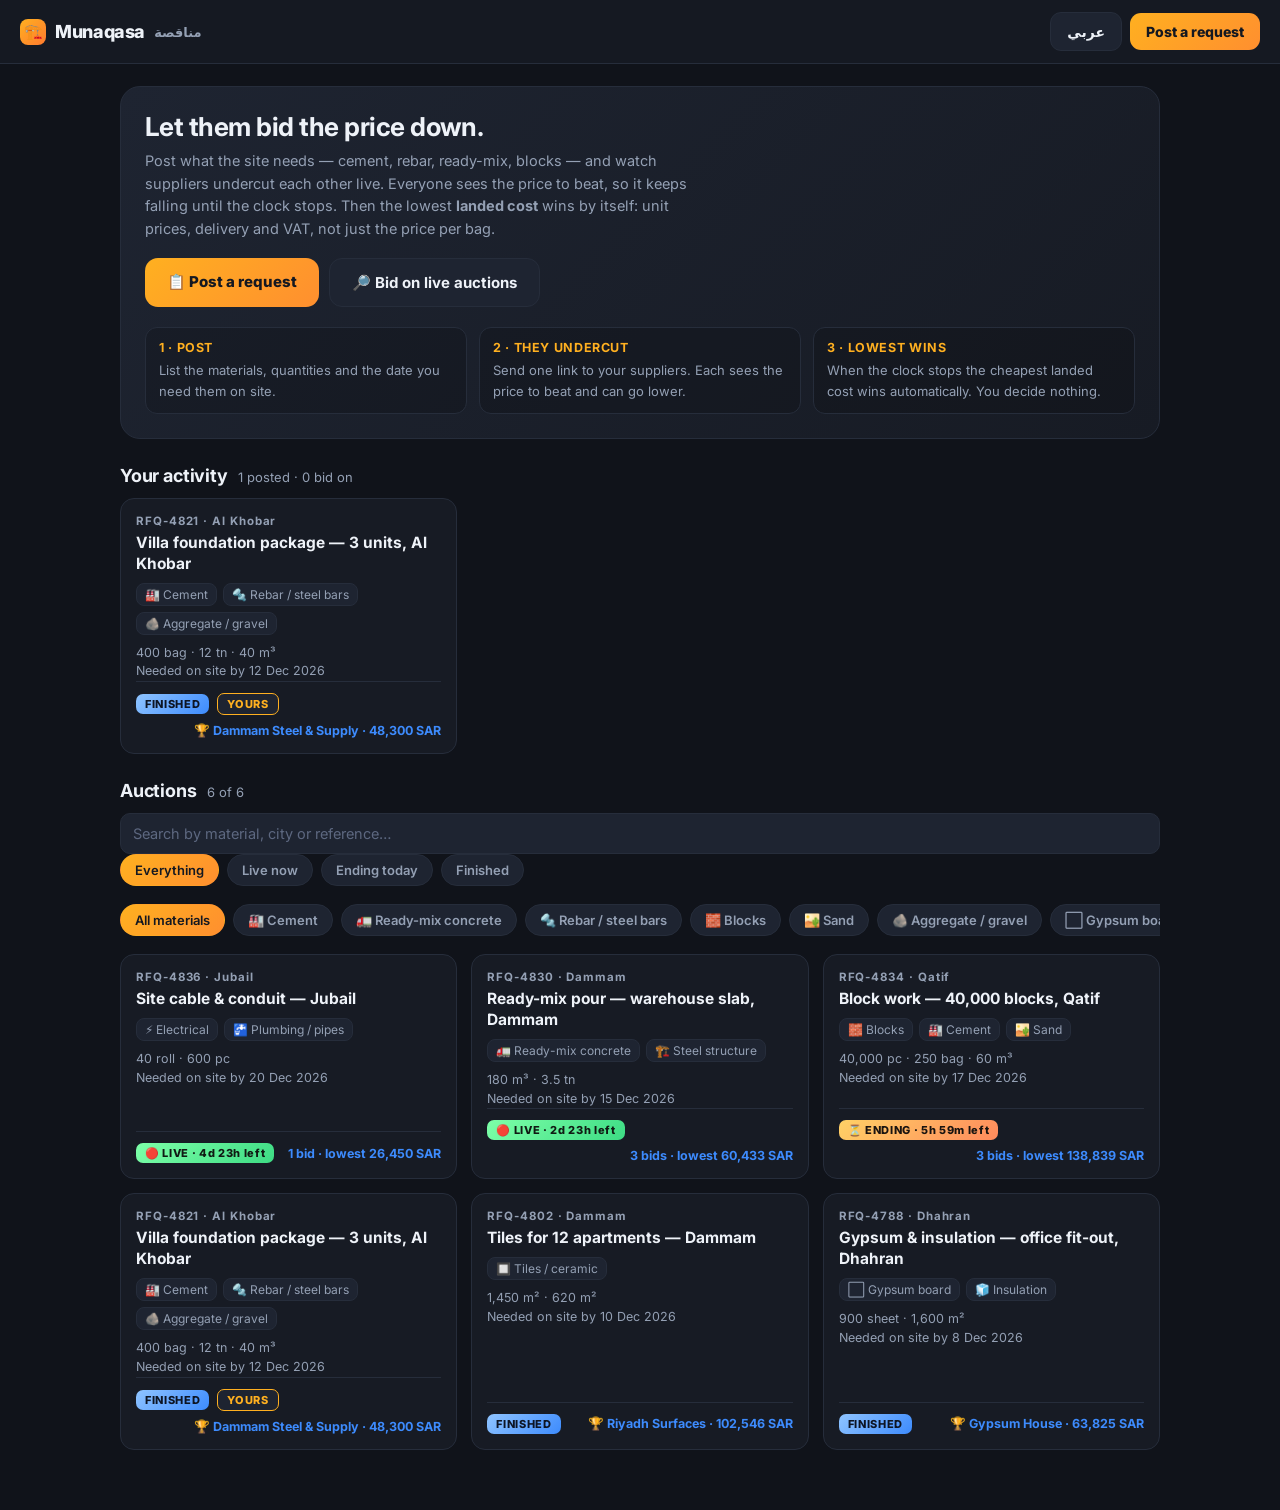
==== index.html @ bb070cd7 "deploy: 4e336a847feda584f0883ba036288ebd38e1f48b" ====
<!DOCTYPE html>
<html lang="en">
<head>
<meta charset="UTF-8" />
<meta name="viewport" content="width=device-width, initial-scale=1.0" />
<title>Munaqasa — Bid for construction materials</title>
<meta name="description" content="Post what your site needs, let suppliers bid sealed against each other, and buy on landed cost instead of on the first quote." />
<link rel="icon" href="data:image/svg+xml,%3Csvg xmlns='http://www.w3.org/2000/svg' viewBox='0 0 32 32'%3E%3Ctext y='26' font-size='26'%3E%F0%9F%8F%97%EF%B8%8F%3C/text%3E%3C/svg%3E" />
<link rel="preconnect" href="https://fonts.googleapis.com" />
<link href="https://fonts.googleapis.com/css2?family=Inter:wght@400;500;600;700;800&family=IBM+Plex+Sans+Arabic:wght@400;500;600;700&display=swap" rel="stylesheet" />
<link rel="stylesheet" href="styles.css?v=4e336a84" />
</head>
<body data-i18n-title="title.board">
  <header class="top">
    <a class="brand" href="index.html">
      <span class="brand-mark">🏗️</span>
      <span class="brand-name">Munaqasa</span>
      <span class="brand-ar">مناقصة</span>
    </a>
    <nav>
      <button class="btn btn-ghost" id="lang-toggle" type="button">عربي</button>
      <a class="btn" href="post.html" data-i18n="nav.post">Post a request</a>
    </nav>
  </header>

  <main class="wrap">
    <section class="hero">
      <h1 data-i18n="hero.h1">Stop buying from the first quote.</h1>
      <p data-i18n-html="hero.p">Post what the site needs — cement, rebar, ready-mix, blocks — and let
         suppliers bid against each other. Bids stay sealed until your closing
         time, then open together and are compared on <b>landed cost</b>:
         unit prices, delivery and VAT, not just the price per bag.</p>
      <div class="btn-row">
        <a class="btn btn-lg" href="post.html" data-i18n="hero.cta1">📋 Post a request</a>
        <a class="btn btn-lg btn-ghost" href="#board" data-i18n="hero.cta2">🔎 Bid on open requests</a>
      </div>
      <div class="how">
        <div><b data-i18n="how1.t">1 · Post</b><span data-i18n="how1.d">List the materials, quantities and the date you need them on site.</span></div>
        <div><b data-i18n="how2.t">2 · Sealed bids</b><span data-i18n="how2.d">Send one link to your suppliers. Nobody sees another supplier's price.</span></div>
        <div><b data-i18n="how3.t">3 · Compare &amp; award</b><span data-i18n="how3.d">At closing time every bid opens at once, ranked on landed cost.</span></div>
      </div>
    </section>

    <section id="mine" hidden>
      <div class="sec-head"><h2 data-i18n="sec.mine">Your activity</h2><span id="mine-note"></span></div>
      <div class="board" id="mine-board"></div>
    </section>

    <section id="board">
      <div class="sec-head"><h2 data-i18n="sec.board">Requests on the board</h2><span id="board-count"></span></div>
      <input id="q" type="search" data-i18n-ph="search.ph" placeholder="Search by material, city or reference…" autocomplete="off" />
      <div class="chips" id="status-chips"></div>
      <div class="chips" id="mat-chips"></div>
      <div class="board" id="board-list"></div>
      <p class="empty" id="board-empty" data-i18n="board.empty" hidden>No requests match those filters.</p>
    </section>
  </main>

<script src="config.js?v=4e336a84"></script>
<script src="i18n.js?v=4e336a84"></script>
<script src="core.js?v=4e336a84"></script>
<script src="store.js?v=4e336a84"></script>
<script src="seed.js?v=4e336a84"></script>
<script src="list.js?v=4e336a84"></script>
</body>
</html>
---- styles.css ----
/* Munaqasa — construction materials tenders.
   Site colours: concrete dark, safety amber, steel blue. Mobile first-class:
   this gets read on a phone in a pickup truck, so everything reflows at 760px
   and the comparison table scrolls sideways instead of shrinking to nothing. */
:root{--bg:#10131a;--panel:#171b24;--panel-2:#1e2431;--text:#eef2f8;--muted:#94a0b4;
--accent:#ffb020;--accent-2:#3d8bfd;--good:#3ddc84;--warn:#ff8a5c;--bad:#ff5a5f;
--line:#262d3b;--radius:14px}
*{box-sizing:border-box;margin:0;padding:0}
body{font-family:'Inter',system-ui,-apple-system,sans-serif;background:var(--bg);color:var(--text);
-webkit-text-size-adjust:100%}
a{color:inherit}
input,select,textarea,button{font-family:inherit}

/* ---- chrome ---------------------------------------------------------------- */
.top{position:sticky;top:0;z-index:20;display:flex;align-items:center;gap:14px;padding:12px 20px;
background:rgba(23,27,36,.9);backdrop-filter:blur(10px);border-bottom:1px solid var(--line)}
.brand{display:flex;align-items:center;gap:9px;text-decoration:none}
.brand-mark{width:26px;height:26px;display:grid;place-items:center;border-radius:8px;
background:linear-gradient(135deg,var(--accent),#ff7a2f);font-size:15px}
.brand-name{font-weight:800;font-size:18px;letter-spacing:-.02em}
.brand-ar{color:var(--muted);font-size:13px;font-weight:600}
.top nav{margin-inline-start:auto;display:flex;gap:8px;align-items:center}
.wrap{max-width:1080px;margin:0 auto;padding:22px 20px 60px}
.wrap.narrow{max-width:760px}

/* ---- buttons --------------------------------------------------------------- */
.btn{display:inline-block;padding:10px 16px;border-radius:11px;border:none;cursor:pointer;
background:linear-gradient(135deg,var(--accent),#ff8f2f);color:#141821;font-size:14px;font-weight:800;
text-decoration:none;text-align:center;white-space:nowrap}
.btn:disabled{opacity:.45;cursor:not-allowed}
.btn-ghost{background:var(--panel-2);border:1px solid var(--line);color:var(--text);font-weight:700}
.btn-blue{background:linear-gradient(135deg,var(--accent-2),#6c5ce7);color:#fff}
.btn-lg{padding:14px 22px;font-size:15px;border-radius:13px}
.btn-row{display:flex;gap:10px;flex-wrap:wrap;margin-top:16px}

/* ---- hero ------------------------------------------------------------------ */
.hero{background:linear-gradient(135deg,var(--panel-2),var(--panel));border:1px solid var(--line);
border-radius:20px;padding:24px;margin-bottom:22px}
.hero h1{font-size:26px;line-height:1.2;letter-spacing:-.02em;margin-bottom:8px}
.hero p{color:var(--muted);font-size:14.5px;line-height:1.55;max-width:62ch}
.hero .btn-row{margin-top:18px}
.how{display:grid;grid-template-columns:repeat(3,1fr);gap:12px;margin-top:20px}
.how div{background:rgba(0,0,0,.18);border:1px solid var(--line);border-radius:12px;padding:12px 13px}
.how b{display:block;font-size:12.5px;color:var(--accent);letter-spacing:.05em;text-transform:uppercase;margin-bottom:4px}
.how span{color:var(--muted);font-size:13px;line-height:1.45}

/* ---- section headers + filters --------------------------------------------- */
.sec-head{display:flex;align-items:baseline;gap:10px;margin:26px 0 12px}
.sec-head h2{font-size:18px;letter-spacing:-.01em}
.sec-head span{color:var(--muted);font-size:13px}
.chips{display:flex;gap:8px;overflow-x:auto;padding-bottom:4px;scrollbar-width:none;margin-bottom:14px}
.chips::-webkit-scrollbar{display:none}
.chip{flex:0 0 auto;padding:7px 14px;border-radius:999px;border:1px solid var(--line);background:var(--panel-2);
color:var(--muted);font-size:13px;font-weight:600;cursor:pointer;white-space:nowrap}
.chip.active{background:linear-gradient(135deg,var(--accent),#ff8f2f);border-color:transparent;color:#141821}

/* ---- tender cards ---------------------------------------------------------- */
.board{display:grid;grid-template-columns:repeat(auto-fill,minmax(320px,1fr));gap:14px}
.tcard{display:flex;flex-direction:column;text-align:start;width:100%;background:var(--panel);border:1px solid var(--line);
border-radius:var(--radius);padding:15px;cursor:pointer;color:var(--text);text-decoration:none;
transition:transform .15s ease,border-color .15s ease}
.tcard:hover{transform:translateY(-2px);border-color:var(--accent)}
.tcard .ref{color:var(--muted);font-size:11.5px;font-weight:700;letter-spacing:.08em}
.tcard h3{font-size:15.5px;font-weight:700;line-height:1.35;margin:5px 0 8px}
.tcard .mats{display:flex;gap:6px;flex-wrap:wrap;margin-bottom:9px}
.mtag{display:inline-flex;align-items:center;gap:5px;background:var(--panel-2);border:1px solid var(--line);
border-radius:8px;padding:3px 8px;font-size:12px;color:var(--muted)}
.tcard .meta{color:var(--muted);font-size:12.5px;line-height:1.5}
.tcard .foot{display:flex;align-items:center;gap:8px;flex-wrap:wrap;margin-top:auto;padding-top:11px;
border-top:1px solid var(--line)}
.tcard .foot .bidcount{margin-inline-start:auto}
.bidcount{font-size:12.5px;font-weight:700;color:var(--accent-2)}
.empty{color:var(--muted);font-size:14px;background:var(--panel);border:1px dashed var(--line);
border-radius:var(--radius);padding:22px;text-align:center}

/* ---- status badges --------------------------------------------------------- */
.badge{display:inline-block;font-size:11px;font-weight:800;letter-spacing:.06em;padding:3px 9px;border-radius:7px;white-space:nowrap}
.badge.live{background:linear-gradient(135deg,#7dffa8,var(--good));color:#101a13}
.badge.closing{background:linear-gradient(135deg,#ffd166,var(--warn));color:#1a1410}
.badge.ended{background:linear-gradient(135deg,#8fc4ff,var(--accent-2));color:#0d1524}
.badge.mine{background:var(--panel-2);border:1px solid var(--accent);color:var(--accent)}

/* ---- forms ----------------------------------------------------------------- */
.card{background:var(--panel);border:1px solid var(--line);border-radius:var(--radius);padding:18px;margin-bottom:14px}
.card > h2{font-size:16px;margin-bottom:4px}
.card > h2 + p{color:var(--muted);font-size:13px;line-height:1.5;margin-bottom:14px}
.grid2{display:grid;grid-template-columns:1fr 1fr;gap:12px}
.grid3{display:grid;grid-template-columns:1fr 1fr 1fr;gap:12px}
.field{display:block;margin-bottom:12px}
.field > span{display:block;font-size:12.5px;font-weight:700;color:var(--muted);margin-bottom:5px}
.field > span em{font-style:normal;color:#6c7893;font-weight:600}
input,select,textarea{width:100%;padding:11px 12px;border-radius:10px;border:1px solid var(--line);
background:var(--panel-2);color:var(--text);font-size:14.5px}
input:focus,select:focus,textarea:focus{outline:2px solid var(--accent-2);outline-offset:-1px}
input::placeholder,textarea::placeholder{color:#5d6880}
textarea{min-height:80px;resize:vertical;line-height:1.5}
.hint{color:var(--muted);font-size:12.5px;line-height:1.5;margin-top:6px}
.err{color:var(--bad);font-size:13px;font-weight:600;margin-top:10px}
.ok{color:var(--good);font-size:13px;font-weight:600;margin-top:10px}

/* ---- request line items ---------------------------------------------------- */
.line{background:var(--panel-2);border:1px solid var(--line);border-radius:12px;padding:13px;margin-bottom:10px;position:relative}
.line .rm{position:absolute;top:9px;inset-inline-end:9px;background:none;border:none;color:var(--muted);font-size:16px;cursor:pointer;padding:2px 6px}
.line .rm:hover{color:var(--bad)}
.qty-row{display:grid;grid-template-columns:1fr 1fr;gap:12px}

/* ---- tender detail --------------------------------------------------------- */
.head-row{display:flex;align-items:flex-start;gap:12px;flex-wrap:wrap;margin-bottom:6px}
.head-row h1{font-size:23px;line-height:1.25;letter-spacing:-.02em;flex:1 1 300px}
.sub{color:var(--muted);font-size:13.5px;line-height:1.6;margin-bottom:16px}
.facts{display:grid;grid-template-columns:repeat(auto-fit,minmax(150px,1fr));gap:10px;margin:14px 0}
.fact{background:var(--panel-2);border:1px solid var(--line);border-radius:11px;padding:11px 13px}
.fact b{display:block;font-size:11.5px;color:var(--muted);letter-spacing:.05em;text-transform:uppercase;margin-bottom:3px}
.fact span{font-size:14.5px;font-weight:700}
table{width:100%;border-collapse:collapse;font-size:13.5px}
th,td{text-align:start;padding:9px 10px;border-bottom:1px solid var(--line);vertical-align:top}
th{color:var(--muted);font-size:11.5px;letter-spacing:.05em;text-transform:uppercase;font-weight:700;white-space:nowrap}
td.num,th.num{text-align:end;white-space:nowrap;font-variant-numeric:tabular-nums}
.scroll-x{overflow-x:auto;-webkit-overflow-scrolling:touch;margin:0 -18px;padding:0 18px}
.spec{color:var(--muted);font-size:12.5px;line-height:1.45;margin-top:2px}

/* ---- the live ticker -------------------------------------------------------
   The price to beat, big enough to read across a site office. */
.ticker{background:linear-gradient(135deg,rgba(61,220,132,.14),rgba(61,139,253,.10));
border:1px solid rgba(61,220,132,.4);border-radius:var(--radius);padding:20px;text-align:center;margin-bottom:14px}
.ticker.empty{background:var(--panel);border-style:dashed;border-color:var(--line)}
.ticker-label{font-size:12px;font-weight:800;letter-spacing:.08em;text-transform:uppercase;color:var(--muted)}
.ticker-price{font-size:40px;font-weight:800;letter-spacing:-.03em;line-height:1.1;margin:6px 0 2px;
font-variant-numeric:tabular-nums}
.ticker-who{font-size:14px;font-weight:700}
.ticker-clock{margin-top:8px;display:inline-block;padding:4px 12px;border-radius:999px;
background:rgba(0,0,0,.25);font-size:13px;font-weight:700;color:var(--accent)}
.ticker p{color:var(--muted);font-size:13.5px;line-height:1.55;max-width:52ch;margin:6px auto 0}
.pulse{color:var(--good);font-weight:700;letter-spacing:0;text-transform:none;animation:pulse 2s ease-in-out infinite}
@keyframes pulse{0%,100%{opacity:.35}50%{opacity:1}}
.target{display:inline-block;background:rgba(255,176,32,.14);border:1px solid rgba(255,176,32,.4);
border-radius:10px;padding:7px 12px;font-size:13.5px;font-weight:700;color:var(--accent);margin-bottom:10px}
.mystanding h2{color:var(--good)}
.cmp .who .you{font-size:11px;font-weight:800;color:var(--accent);letter-spacing:.04em}

/* ---- price-drop history ---------------------------------------------------- */
.history{list-style:none;margin-top:4px}
.history li{display:flex;align-items:baseline;gap:10px;padding:8px 0;border-bottom:1px solid var(--line);font-size:13.5px}
.history li:last-child{border-bottom:none}
.h-price{font-weight:800;font-variant-numeric:tabular-nums;min-width:110px}
.h-who{flex:1;color:var(--text)}
.h-when{color:var(--muted);font-size:12px;white-space:nowrap}

/* ---- comparison ------------------------------------------------------------ */
.cmp td{white-space:nowrap}
.cmp .who{white-space:normal;min-width:170px}
.cmp .who b{display:block;font-size:14px}
.cmp .who span{color:var(--muted);font-size:12px}
.rank{display:inline-grid;place-items:center;width:22px;height:22px;border-radius:7px;background:var(--panel-2);
border:1px solid var(--line);font-size:12px;font-weight:800;color:var(--muted)}
.rank.first{background:linear-gradient(135deg,var(--accent),#ff8f2f);border-color:transparent;color:#141821}
tr.winner td{background:rgba(255,176,32,.07)}
tr.partial td{opacity:.72}
.best{color:var(--good);font-weight:700}
.delta{color:var(--muted);font-size:12px}
.weight{display:flex;align-items:center;gap:12px;margin:14px 0 4px;flex-wrap:wrap}
.weight input[type=range]{flex:1 1 200px;width:auto;padding:0;background:none;border:none}
.weight label{font-size:12.5px;font-weight:700;color:var(--muted)}
.split{background:var(--panel-2);border:1px solid var(--line);border-radius:12px;padding:15px;margin-top:14px}
.split h3{font-size:14.5px;margin-bottom:6px}
.split .save{font-size:20px;font-weight:800;color:var(--good);margin:6px 0}
.split .save.thin{color:var(--muted)}
.market{color:var(--accent-2);font-size:12px;font-weight:600;margin-top:3px}
.awarded-note{background:rgba(255,176,32,.1);border:1px solid rgba(255,176,32,.4);border-radius:12px;
padding:14px;margin-bottom:14px;font-size:14px;line-height:1.55}

/* ---- bid line inputs ------------------------------------------------------- */
.bidline{display:grid;grid-template-columns:1fr 150px;gap:12px;align-items:center;
padding:11px 0;border-bottom:1px solid var(--line)}
.bidline:last-of-type{border-bottom:none}
.bidline .what b{font-size:14px}
.bidline input{text-align:end;font-variant-numeric:tabular-nums}
.linesum{color:var(--muted);font-size:12.5px;text-align:end;margin-top:4px;min-height:17px}
.totals{background:var(--panel-2);border:1px solid var(--line);border-radius:12px;padding:14px;margin-top:14px}
.totals div{display:flex;justify-content:space-between;gap:10px;font-size:13.5px;padding:4px 0;color:var(--muted)}
.totals div.grand{font-size:17px;font-weight:800;color:var(--text);border-top:1px solid var(--line);margin-top:6px;padding-top:10px}

/* ---- Arabic / RTL ----------------------------------------------------------
   Flex, grid and the logical properties above mirror the layout by themselves
   when i18n.js sets dir=rtl; what is left is typography. */
[dir=rtl] body{font-family:'IBM Plex Sans Arabic','Inter',system-ui,sans-serif}
[dir=rtl] *{letter-spacing:0 !important}
[dir=rtl] .brand-ar{font-size:14px;color:var(--text)}
[dir=rtl] input[type=tel],[dir=rtl] input[type=number]{direction:ltr;text-align:end}

/* ---- mobile ---------------------------------------------------------------- */
.swipe{display:none}
@media (max-width:760px){
  .swipe{display:block;margin:0 0 8px}
  .wrap{padding:16px 14px 48px}
  .top{padding:10px 14px}
  .top nav .btn{padding:8px 12px;font-size:13px}
  .top nav .nav-post{display:none}
  .brand-ar{display:none}
  .hero{padding:18px;border-radius:16px}
  .hero h1{font-size:21px}
  .how{grid-template-columns:1fr}
  .grid2,.grid3,.qty-row{grid-template-columns:1fr}
  .board{grid-template-columns:1fr}
  .head-row h1{font-size:20px}
  .scroll-x{margin:0 -14px;padding:0 14px}
  .bidline{grid-template-columns:1fr;gap:6px}
  .bidline input{text-align:start}
}
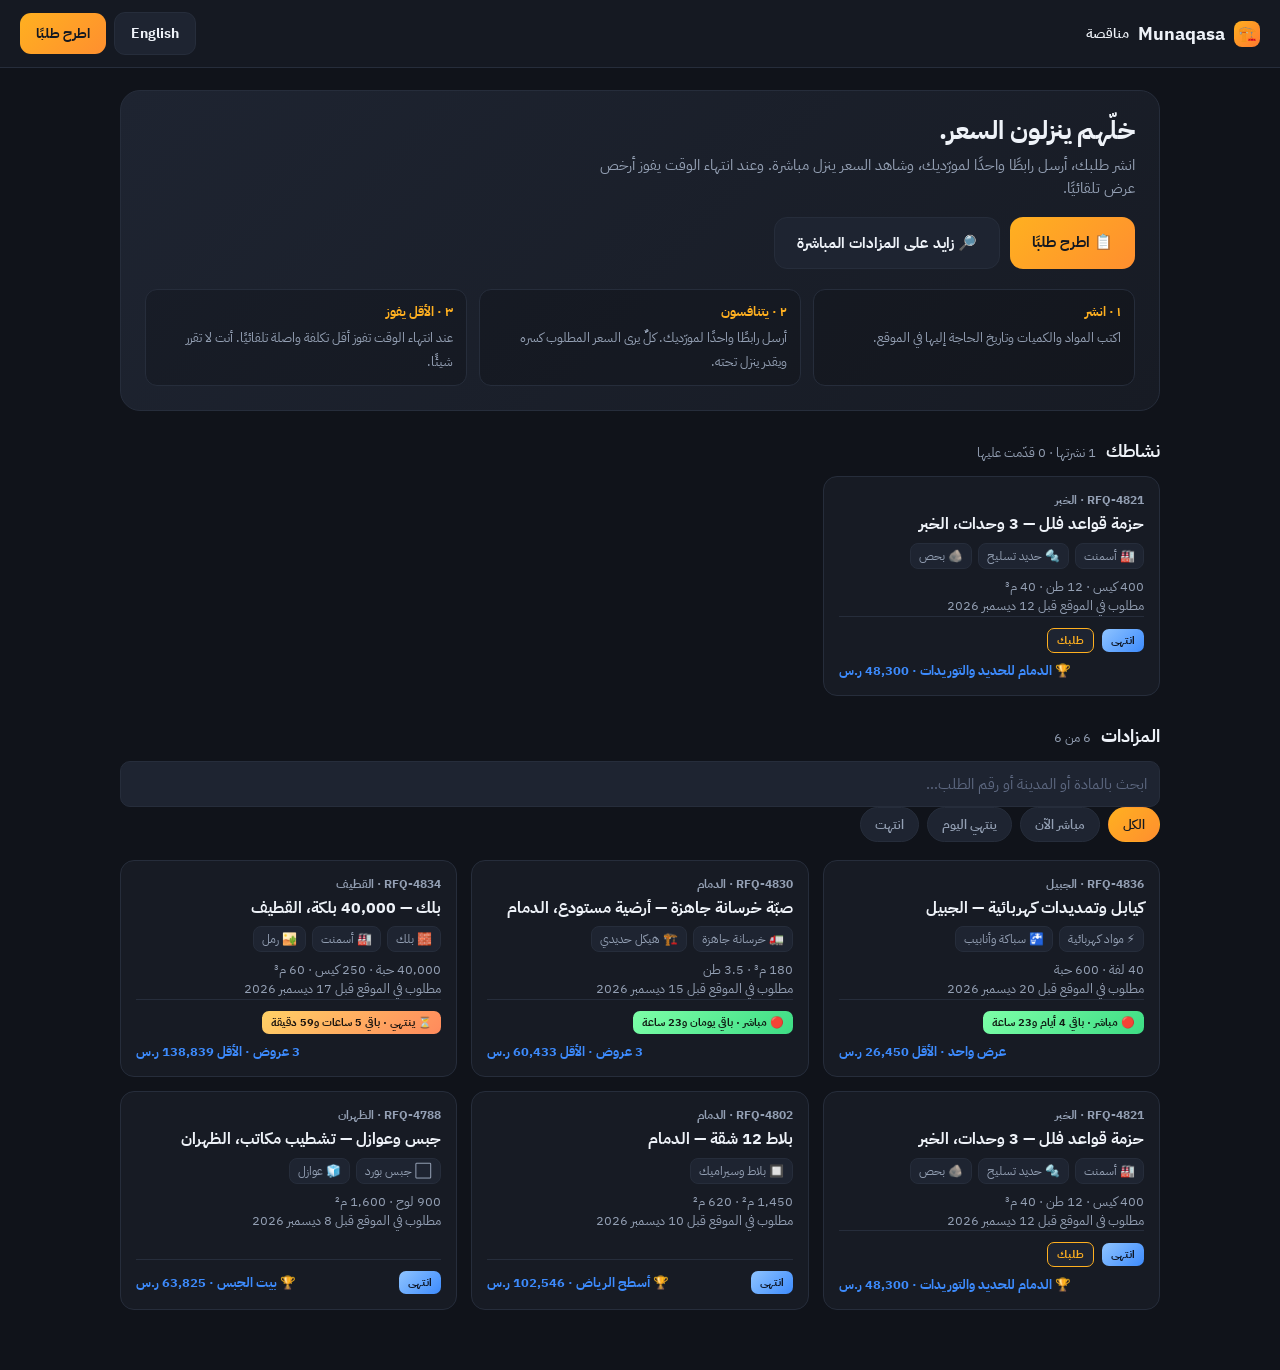
==== commit 143a4c67: "Arabic first, and much simpler The app now opens in Arabic for everyone — the interface, and the sam" ====
--- a/index.html
+++ b/index.html
@@ -8,7 +8,7 @@
 <link rel="icon" href="data:image/svg+xml,%3Csvg xmlns='http://www.w3.org/2000/svg' viewBox='0 0 32 32'%3E%3Ctext y='26' font-size='26'%3E%F0%9F%8F%97%EF%B8%8F%3C/text%3E%3C/svg%3E" />
 <link rel="preconnect" href="https://fonts.googleapis.com" />
 <link href="https://fonts.googleapis.com/css2?family=Inter:wght@400;500;600;700;800&family=IBM+Plex+Sans+Arabic:wght@400;500;600;700&display=swap" rel="stylesheet" />
-<link rel="stylesheet" href="styles.css?v=4e336a84" />
+<link rel="stylesheet" href="styles.css?v=__BUILD__" />
 </head>
 <body data-i18n-title="title.board">
   <header class="top">
@@ -50,17 +50,16 @@
       <div class="sec-head"><h2 data-i18n="sec.board">Requests on the board</h2><span id="board-count"></span></div>
       <input id="q" type="search" data-i18n-ph="search.ph" placeholder="Search by material, city or reference…" autocomplete="off" />
       <div class="chips" id="status-chips"></div>
-      <div class="chips" id="mat-chips"></div>
       <div class="board" id="board-list"></div>
       <p class="empty" id="board-empty" data-i18n="board.empty" hidden>No requests match those filters.</p>
     </section>
   </main>
 
-<script src="config.js?v=4e336a84"></script>
-<script src="i18n.js?v=4e336a84"></script>
-<script src="core.js?v=4e336a84"></script>
-<script src="store.js?v=4e336a84"></script>
-<script src="seed.js?v=4e336a84"></script>
-<script src="list.js?v=4e336a84"></script>
+<script src="config.js?v=__BUILD__"></script>
+<script src="i18n.js?v=__BUILD__"></script>
+<script src="core.js?v=__BUILD__"></script>
+<script src="store.js?v=__BUILD__"></script>
+<script src="seed.js?v=__BUILD__"></script>
+<script src="list.js?v=__BUILD__"></script>
 </body>
 </html>
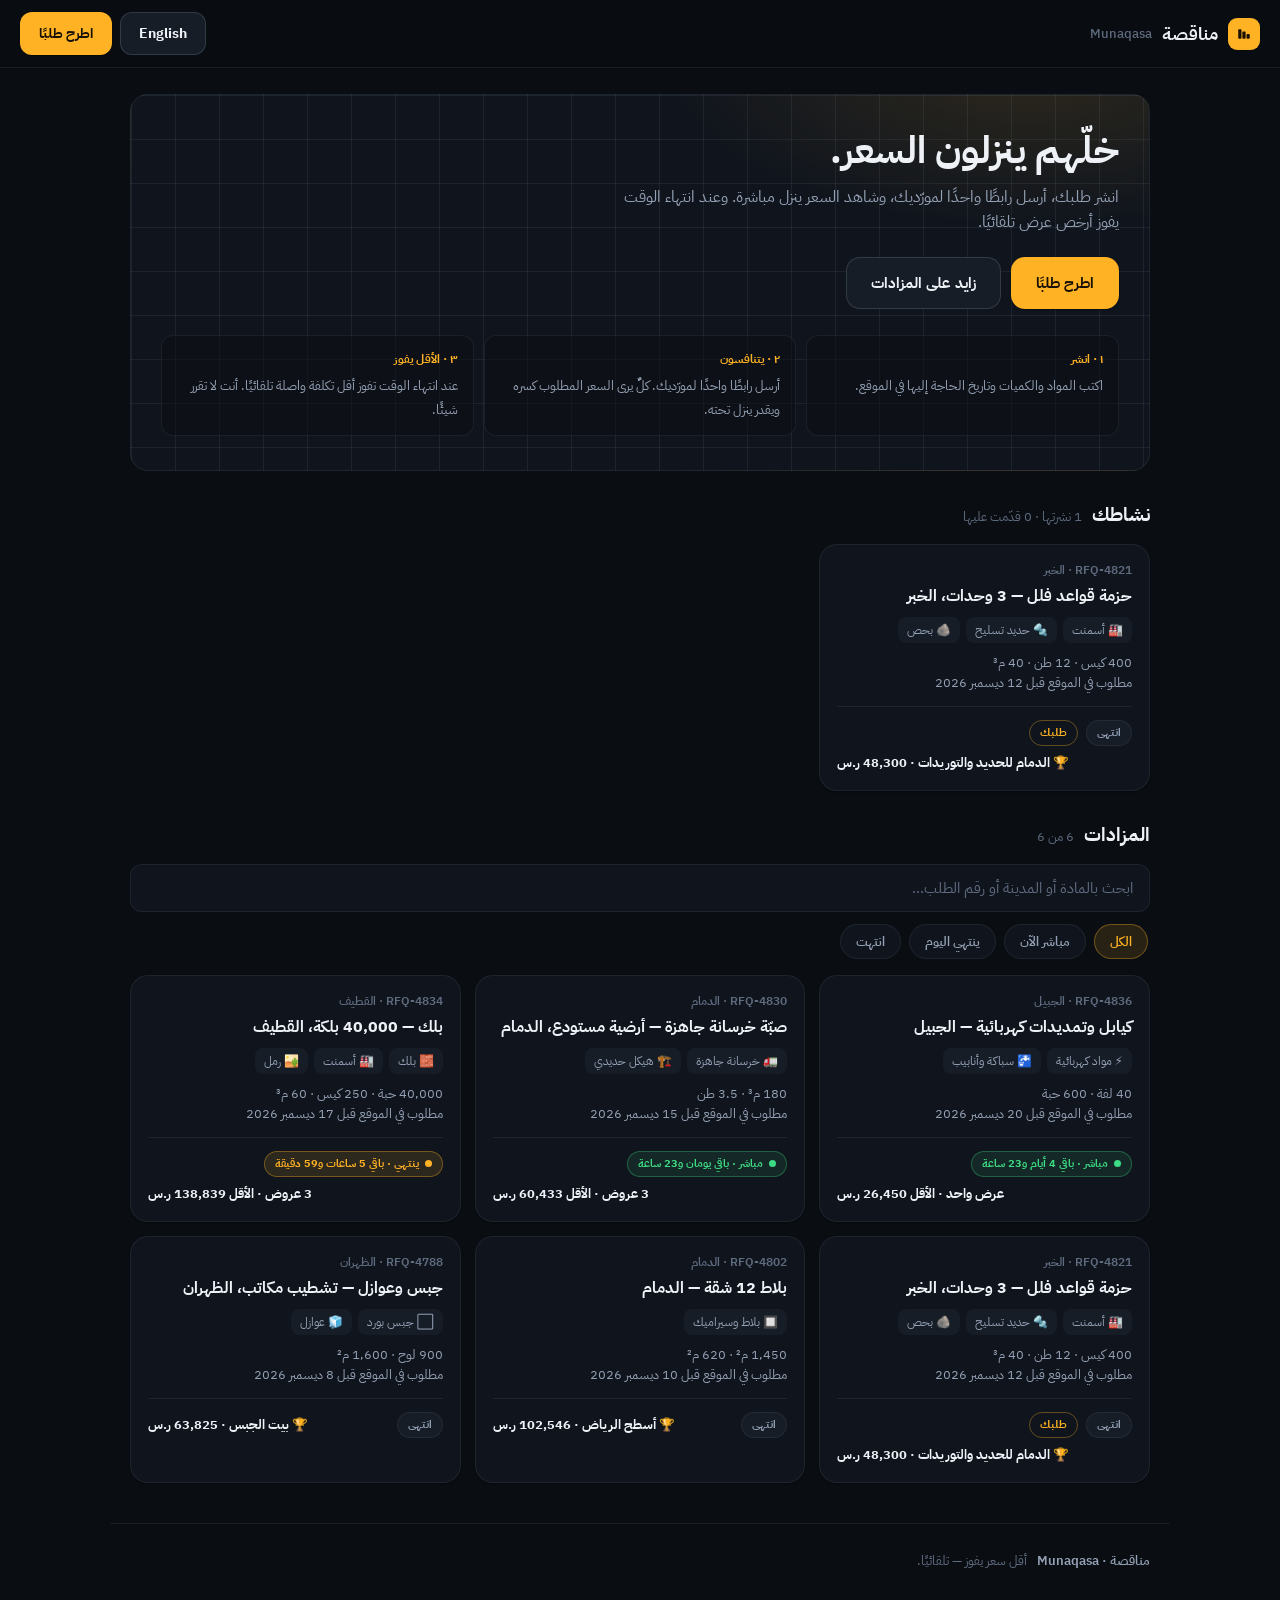
==== commit d26d1eca: "Design pass: credible, modern, and shareable A full restyle plus the pieces that make a link worth s" ====
--- a/index.html
+++ b/index.html
@@ -1,59 +1,88 @@
 <!DOCTYPE html>
-<html lang="en">
+<html lang="ar" dir="rtl">
 <head>
 <meta charset="UTF-8" />
-<meta name="viewport" content="width=device-width, initial-scale=1.0" />
-<title>Munaqasa — Bid for construction materials</title>
-<meta name="description" content="Post what your site needs, let suppliers bid sealed against each other, and buy on landed cost instead of on the first quote." />
-<link rel="icon" href="data:image/svg+xml,%3Csvg xmlns='http://www.w3.org/2000/svg' viewBox='0 0 32 32'%3E%3Ctext y='26' font-size='26'%3E%F0%9F%8F%97%EF%B8%8F%3C/text%3E%3C/svg%3E" />
+<meta name="viewport" content="width=device-width, initial-scale=1.0, viewport-fit=cover" />
+<title>مناقصة — مزادات مواد البناء</title>
+<meta name="description" content="انشر طلبك ودع الموردين ينزلون السعر مباشرة. أقل سعر يفوز." />
+<meta name="theme-color" content="#0a0e13" />
+<link rel="icon" href="icon.svg" type="image/svg+xml" />
+<link rel="apple-touch-icon" href="icon-192.png" />
+<link rel="manifest" href="manifest.webmanifest" />
+<meta property="og:type" content="website" />
+<meta property="og:site_name" content="مناقصة · Munaqasa" />
+<meta property="og:title" content="مناقصة — مزادات مواد البناء" />
+<meta property="og:description" content="انشر طلبك ودع الموردين ينزلون السعر مباشرة. أقل سعر يفوز." />
+<meta property="og:url" content="https://yasser1164-ux.github.io/munaqasa/" />
+<meta property="og:image" content="https://yasser1164-ux.github.io/munaqasa/og.png" />
+<meta property="og:image:width" content="1200" />
+<meta property="og:image:height" content="630" />
+<meta property="og:locale" content="ar_SA" />
+<meta name="twitter:card" content="summary_large_image" />
 <link rel="preconnect" href="https://fonts.googleapis.com" />
-<link href="https://fonts.googleapis.com/css2?family=Inter:wght@400;500;600;700;800&family=IBM+Plex+Sans+Arabic:wght@400;500;600;700&display=swap" rel="stylesheet" />
+<link rel="preconnect" href="https://fonts.gstatic.com" crossorigin />
+<link href="https://fonts.googleapis.com/css2?family=Inter:wght@400;500;600;700&family=IBM+Plex+Sans+Arabic:wght@400;500;600;700&display=swap" rel="stylesheet" />
 <link rel="stylesheet" href="styles.css?v=__BUILD__" />
 </head>
 <body data-i18n-title="title.board">
   <header class="top">
     <a class="brand" href="index.html">
-      <span class="brand-mark">🏗️</span>
-      <span class="brand-name">Munaqasa</span>
-      <span class="brand-ar">مناقصة</span>
+      <span class="brand-mark" aria-hidden="true"><svg viewBox="0 0 512 512" xmlns="http://www.w3.org/2000/svg"><g fill="#191104"><rect x="92" y="120" width="92" height="272" rx="26"/><rect x="210" y="188" width="92" height="204" rx="26"/><rect x="328" y="256" width="92" height="136" rx="26"/></g></svg></span>
+      <span class="brand-name">مناقصة</span>
+      <span class="brand-ar">Munaqasa</span>
     </a>
     <nav>
-      <button class="btn btn-ghost" id="lang-toggle" type="button">عربي</button>
-      <a class="btn" href="post.html" data-i18n="nav.post">Post a request</a>
+      <button class="btn btn-ghost" id="lang-toggle" type="button">English</button>
+      <a class="btn" href="post.html" data-i18n="nav.post">اطرح طلبًا</a>
     </nav>
   </header>
 
   <main class="wrap">
     <section class="hero">
-      <h1 data-i18n="hero.h1">Stop buying from the first quote.</h1>
-      <p data-i18n-html="hero.p">Post what the site needs — cement, rebar, ready-mix, blocks — and let
-         suppliers bid against each other. Bids stay sealed until your closing
-         time, then open together and are compared on <b>landed cost</b>:
-         unit prices, delivery and VAT, not just the price per bag.</p>
+      <h1 data-i18n="hero.h1">خلّهم ينزلون السعر.</h1>
+      <p data-i18n-html="hero.p">انشر طلبك، أرسل رابطًا واحدًا لمورّديك، وشاهد السعر ينزل مباشرة. وعند انتهاء الوقت يفوز أرخص عرض تلقائيًا.</p>
       <div class="btn-row">
-        <a class="btn btn-lg" href="post.html" data-i18n="hero.cta1">📋 Post a request</a>
-        <a class="btn btn-lg btn-ghost" href="#board" data-i18n="hero.cta2">🔎 Bid on open requests</a>
+        <a class="btn btn-lg" href="post.html" data-i18n="hero.cta1">اطرح طلبًا</a>
+        <a class="btn btn-lg btn-ghost" href="#board" data-i18n="hero.cta2">زايد على المزادات</a>
       </div>
       <div class="how">
-        <div><b data-i18n="how1.t">1 · Post</b><span data-i18n="how1.d">List the materials, quantities and the date you need them on site.</span></div>
-        <div><b data-i18n="how2.t">2 · Sealed bids</b><span data-i18n="how2.d">Send one link to your suppliers. Nobody sees another supplier's price.</span></div>
-        <div><b data-i18n="how3.t">3 · Compare &amp; award</b><span data-i18n="how3.d">At closing time every bid opens at once, ranked on landed cost.</span></div>
+        <div><b data-i18n="how1.t">١ · انشر</b><span data-i18n="how1.d">اكتب المواد والكميات وتاريخ الحاجة إليها في الموقع.</span></div>
+        <div><b data-i18n="how2.t">٢ · يتنافسون</b><span data-i18n="how2.d">أرسل رابطًا واحدًا لمورّديك. كلٌّ يرى السعر المطلوب كسره ويقدر ينزل تحته.</span></div>
+        <div><b data-i18n="how3.t">٣ · الأقل يفوز</b><span data-i18n="how3.d">عند انتهاء الوقت تفوز أقل تكلفة واصلة تلقائيًا. أنت لا تقرر شيئًا.</span></div>
       </div>
     </section>
 
     <section id="mine" hidden>
-      <div class="sec-head"><h2 data-i18n="sec.mine">Your activity</h2><span id="mine-note"></span></div>
+      <div class="sec-head"><h2 data-i18n="sec.mine">نشاطك</h2><span id="mine-note"></span></div>
       <div class="board" id="mine-board"></div>
     </section>
 
     <section id="board">
-      <div class="sec-head"><h2 data-i18n="sec.board">Requests on the board</h2><span id="board-count"></span></div>
-      <input id="q" type="search" data-i18n-ph="search.ph" placeholder="Search by material, city or reference…" autocomplete="off" />
+      <div class="sec-head"><h2 data-i18n="sec.board">المزادات</h2><span id="board-count"></span></div>
+      <input id="q" type="search" data-i18n-ph="search.ph" placeholder="ابحث بالمادة أو المدينة أو رقم الطلب…" autocomplete="off" />
       <div class="chips" id="status-chips"></div>
-      <div class="board" id="board-list"></div>
-      <p class="empty" id="board-empty" data-i18n="board.empty" hidden>No requests match those filters.</p>
+      <div class="board" id="board-list">
+        <a class="tcard skel"><div class="sk" style="height:12px;width:40%"></div>
+          <div class="sk" style="height:18px;width:85%;margin:10px 0"></div>
+          <div class="sk" style="height:14px;width:60%"></div>
+          <div class="sk" style="height:14px;width:50%;margin-top:8px"></div></a>
+        <a class="tcard skel"><div class="sk" style="height:12px;width:40%"></div>
+          <div class="sk" style="height:18px;width:85%;margin:10px 0"></div>
+          <div class="sk" style="height:14px;width:60%"></div>
+          <div class="sk" style="height:14px;width:50%;margin-top:8px"></div></a>
+        <a class="tcard skel"><div class="sk" style="height:12px;width:40%"></div>
+          <div class="sk" style="height:18px;width:85%;margin:10px 0"></div>
+          <div class="sk" style="height:14px;width:60%"></div>
+          <div class="sk" style="height:14px;width:50%;margin-top:8px"></div></a>
+      </div>
+      <p class="empty" id="board-empty" data-i18n="board.empty" hidden>لا توجد طلبات تطابق هذه الفلاتر.</p>
     </section>
   </main>
+
+  <footer class="foot-site">
+    <b>مناقصة · Munaqasa</b>
+    <span data-i18n="foot.tag">أقل سعر يفوز — تلقائيًا.</span>
+  </footer>
 
 <script src="config.js?v=__BUILD__"></script>
 <script src="i18n.js?v=__BUILD__"></script>
--- a/styles.css
+++ b/styles.css
@@ -1,209 +1,308 @@
-/* Munaqasa — construction materials tenders.
-   Site colours: concrete dark, safety amber, steel blue. Mobile first-class:
-   this gets read on a phone in a pickup truck, so everything reflows at 760px
-   and the comparison table scrolls sideways instead of shrinking to nothing. */
-:root{--bg:#10131a;--panel:#171b24;--panel-2:#1e2431;--text:#eef2f8;--muted:#94a0b4;
---accent:#ffb020;--accent-2:#3d8bfd;--good:#3ddc84;--warn:#ff8a5c;--bad:#ff5a5f;
---line:#262d3b;--radius:14px}
+/* Munaqasa · مناقصة — live auctions for construction materials.
+   Design language: near-black engineering surfaces, one warm amber accent,
+   hairline borders, soft depth. Arabic-first (the page ships as RTL); the
+   layout mirrors itself through logical properties when English is chosen.
+   No decorative gradients on controls — color means something or it is not
+   there. Numbers are always tabular. */
+
+:root{
+  --bg:#0a0e13;
+  --surface:#10151d;
+  --surface-2:#161d27;
+  --surface-3:#1c2532;
+  --line:rgba(148,163,184,.10);
+  --line-strong:rgba(148,163,184,.22);
+  --text:#eef2f7;
+  --muted:#94a0b4;
+  --faint:#5f6b7f;
+  --accent:#ffb224;
+  --accent-soft:rgba(255,178,36,.12);
+  --accent-line:rgba(255,178,36,.35);
+  --accent-ink:#191104;
+  --green:#3ddc84;
+  --green-soft:rgba(61,220,132,.10);
+  --green-line:rgba(61,220,132,.32);
+  --red:#ff6b6b;
+  --blue:#6db3ff;
+  --radius:14px;
+  --radius-lg:18px;
+  --shadow:0 1px 2px rgba(0,0,0,.45),0 12px 32px -12px rgba(0,0,0,.55);
+  --shadow-sm:0 1px 2px rgba(0,0,0,.4);
+  --ring:0 0 0 2px var(--bg),0 0 0 4px var(--accent);
+}
 *{box-sizing:border-box;margin:0;padding:0}
-body{font-family:'Inter',system-ui,-apple-system,sans-serif;background:var(--bg);color:var(--text);
--webkit-text-size-adjust:100%}
+html{scroll-behavior:smooth}
+body{
+  font-family:'IBM Plex Sans Arabic','Inter',system-ui,-apple-system,'Segoe UI',sans-serif;
+  background:var(--bg);color:var(--text);line-height:1.5;
+  -webkit-text-size-adjust:100%;-webkit-font-smoothing:antialiased;
+}
 a{color:inherit}
-input,select,textarea,button{font-family:inherit}
+input,select,textarea,button{font-family:inherit;font-size:inherit;color:inherit}
+::selection{background:var(--accent);color:var(--accent-ink)}
+:focus-visible{outline:none;box-shadow:var(--ring);border-radius:10px}
+[dir=rtl] *{letter-spacing:0 !important}
+@media (prefers-reduced-motion:reduce){*{animation:none!important;transition:none!important}}
 
 /* ---- chrome ---------------------------------------------------------------- */
-.top{position:sticky;top:0;z-index:20;display:flex;align-items:center;gap:14px;padding:12px 20px;
-background:rgba(23,27,36,.9);backdrop-filter:blur(10px);border-bottom:1px solid var(--line)}
-.brand{display:flex;align-items:center;gap:9px;text-decoration:none}
-.brand-mark{width:26px;height:26px;display:grid;place-items:center;border-radius:8px;
-background:linear-gradient(135deg,var(--accent),#ff7a2f);font-size:15px}
-.brand-name{font-weight:800;font-size:18px;letter-spacing:-.02em}
-.brand-ar{color:var(--muted);font-size:13px;font-weight:600}
+.top{
+  position:sticky;top:0;z-index:20;display:flex;align-items:center;gap:14px;
+  padding:12px 20px;background:rgba(10,14,19,.82);backdrop-filter:blur(14px);
+  -webkit-backdrop-filter:blur(14px);border-bottom:1px solid var(--line);
+}
+.brand{display:flex;align-items:center;gap:10px;text-decoration:none}
+.brand-mark{display:grid;place-items:center;width:32px;height:32px;border-radius:9px;
+  background:var(--accent);box-shadow:var(--shadow-sm);flex:0 0 auto}
+.brand-mark svg{width:18px;height:18px;display:block}
+.brand-name{font-weight:700;font-size:18px}
+.brand-ar{color:var(--faint);font-size:13px;font-weight:500}
 .top nav{margin-inline-start:auto;display:flex;gap:8px;align-items:center}
-.wrap{max-width:1080px;margin:0 auto;padding:22px 20px 60px}
-.wrap.narrow{max-width:760px}
-
-/* ---- buttons --------------------------------------------------------------- */
-.btn{display:inline-block;padding:10px 16px;border-radius:11px;border:none;cursor:pointer;
-background:linear-gradient(135deg,var(--accent),#ff8f2f);color:#141821;font-size:14px;font-weight:800;
-text-decoration:none;text-align:center;white-space:nowrap}
+
+.wrap{max-width:1060px;margin:0 auto;padding:26px 20px 40px}
+.wrap.narrow{max-width:720px}
+
+.foot-site{max-width:1060px;margin:0 auto;padding:28px 20px 40px;color:var(--faint);
+  font-size:12.5px;display:flex;align-items:center;gap:10px;border-top:1px solid var(--line)}
+.foot-site b{color:var(--muted);font-weight:600}
+
+/* ---- buttons ---------------------------------------------------------------- */
+.btn{
+  display:inline-flex;align-items:center;justify-content:center;gap:7px;
+  padding:10px 18px;border-radius:12px;border:1px solid transparent;cursor:pointer;
+  background:var(--accent);color:var(--accent-ink);font-size:14px;font-weight:700;
+  text-decoration:none;white-space:nowrap;box-shadow:var(--shadow-sm);
+  transition:filter .15s ease,transform .05s ease;
+}
+.btn:hover{filter:brightness(1.06)}
+.btn:active{transform:translateY(1px)}
 .btn:disabled{opacity:.45;cursor:not-allowed}
-.btn-ghost{background:var(--panel-2);border:1px solid var(--line);color:var(--text);font-weight:700}
-.btn-blue{background:linear-gradient(135deg,var(--accent-2),#6c5ce7);color:#fff}
-.btn-lg{padding:14px 22px;font-size:15px;border-radius:13px}
+.btn-ghost{background:var(--surface-2);border-color:var(--line-strong);color:var(--text);box-shadow:none}
+.btn-ghost:hover{filter:none;background:var(--surface-3)}
+.btn-lg{padding:14px 24px;font-size:15px;border-radius:14px}
 .btn-row{display:flex;gap:10px;flex-wrap:wrap;margin-top:16px}
 
-/* ---- hero ------------------------------------------------------------------ */
-.hero{background:linear-gradient(135deg,var(--panel-2),var(--panel));border:1px solid var(--line);
-border-radius:20px;padding:24px;margin-bottom:22px}
-.hero h1{font-size:26px;line-height:1.2;letter-spacing:-.02em;margin-bottom:8px}
-.hero p{color:var(--muted);font-size:14.5px;line-height:1.55;max-width:62ch}
-.hero .btn-row{margin-top:18px}
-.how{display:grid;grid-template-columns:repeat(3,1fr);gap:12px;margin-top:20px}
-.how div{background:rgba(0,0,0,.18);border:1px solid var(--line);border-radius:12px;padding:12px 13px}
-.how b{display:block;font-size:12.5px;color:var(--accent);letter-spacing:.05em;text-transform:uppercase;margin-bottom:4px}
-.how span{color:var(--muted);font-size:13px;line-height:1.45}
-
-/* ---- section headers + filters --------------------------------------------- */
-.sec-head{display:flex;align-items:baseline;gap:10px;margin:26px 0 12px}
-.sec-head h2{font-size:18px;letter-spacing:-.01em}
-.sec-head span{color:var(--muted);font-size:13px}
-.chips{display:flex;gap:8px;overflow-x:auto;padding-bottom:4px;scrollbar-width:none;margin-bottom:14px}
+/* ---- hero -------------------------------------------------------------------- */
+.hero{
+  position:relative;overflow:hidden;border:1px solid var(--line);
+  border-radius:var(--radius-lg);padding:34px 30px;margin-bottom:26px;
+  background:
+    radial-gradient(560px 260px at 12% -10%,rgba(255,178,36,.13),transparent 65%),
+    linear-gradient(var(--line) 1px,transparent 1px),
+    linear-gradient(90deg,var(--line) 1px,transparent 1px),
+    var(--surface);
+  background-size:auto,44px 44px,44px 44px,auto;
+}
+.hero h1{font-size:clamp(26px,4.4vw,38px);line-height:1.18;font-weight:700;margin-bottom:10px;max-width:22ch}
+.hero p{color:var(--muted);font-size:15.5px;line-height:1.65;max-width:52ch}
+.hero p b{color:var(--text)}
+.hero .btn-row{margin-top:22px}
+.how{display:grid;grid-template-columns:repeat(3,1fr);gap:10px;margin-top:26px}
+.how div{background:rgba(10,14,19,.5);border:1px solid var(--line);border-radius:12px;padding:14px 15px}
+.how b{display:block;font-size:12px;color:var(--accent);font-weight:700;margin-bottom:5px}
+.how span{color:var(--muted);font-size:13px;line-height:1.55}
+
+/* ---- section heads + filters -------------------------------------------------- */
+.sec-head{display:flex;align-items:baseline;gap:10px;margin:30px 0 14px}
+.sec-head h2{font-size:19px;font-weight:700}
+.sec-head span{color:var(--faint);font-size:13px;font-variant-numeric:tabular-nums}
+input[type=search]{width:100%;padding:12px 16px;border-radius:12px;border:1px solid var(--line);
+  background:var(--surface);font-size:14.5px}
+input[type=search]::placeholder{color:var(--faint)}
+.chips{display:flex;gap:8px;overflow-x:auto;padding:12px 2px 4px;scrollbar-width:none;margin-bottom:12px}
 .chips::-webkit-scrollbar{display:none}
-.chip{flex:0 0 auto;padding:7px 14px;border-radius:999px;border:1px solid var(--line);background:var(--panel-2);
-color:var(--muted);font-size:13px;font-weight:600;cursor:pointer;white-space:nowrap}
-.chip.active{background:linear-gradient(135deg,var(--accent),#ff8f2f);border-color:transparent;color:#141821}
-
-/* ---- tender cards ---------------------------------------------------------- */
+.chip{flex:0 0 auto;padding:7px 15px;border-radius:999px;border:1px solid var(--line);
+  background:var(--surface);color:var(--muted);font-size:13px;font-weight:600;cursor:pointer;
+  white-space:nowrap;transition:border-color .15s,color .15s,background .15s}
+.chip:hover{border-color:var(--line-strong);color:var(--text)}
+.chip.active{background:var(--accent-soft);border-color:var(--accent-line);color:var(--accent)}
+
+/* ---- auction cards ------------------------------------------------------------ */
 .board{display:grid;grid-template-columns:repeat(auto-fill,minmax(320px,1fr));gap:14px}
-.tcard{display:flex;flex-direction:column;text-align:start;width:100%;background:var(--panel);border:1px solid var(--line);
-border-radius:var(--radius);padding:15px;cursor:pointer;color:var(--text);text-decoration:none;
-transition:transform .15s ease,border-color .15s ease}
-.tcard:hover{transform:translateY(-2px);border-color:var(--accent)}
-.tcard .ref{color:var(--muted);font-size:11.5px;font-weight:700;letter-spacing:.08em}
-.tcard h3{font-size:15.5px;font-weight:700;line-height:1.35;margin:5px 0 8px}
-.tcard .mats{display:flex;gap:6px;flex-wrap:wrap;margin-bottom:9px}
-.mtag{display:inline-flex;align-items:center;gap:5px;background:var(--panel-2);border:1px solid var(--line);
-border-radius:8px;padding:3px 8px;font-size:12px;color:var(--muted)}
-.tcard .meta{color:var(--muted);font-size:12.5px;line-height:1.5}
-.tcard .foot{display:flex;align-items:center;gap:8px;flex-wrap:wrap;margin-top:auto;padding-top:11px;
-border-top:1px solid var(--line)}
-.tcard .foot .bidcount{margin-inline-start:auto}
-.bidcount{font-size:12.5px;font-weight:700;color:var(--accent-2)}
-.empty{color:var(--muted);font-size:14px;background:var(--panel);border:1px dashed var(--line);
-border-radius:var(--radius);padding:22px;text-align:center}
-
-/* ---- status badges --------------------------------------------------------- */
-.badge{display:inline-block;font-size:11px;font-weight:800;letter-spacing:.06em;padding:3px 9px;border-radius:7px;white-space:nowrap}
-.badge.live{background:linear-gradient(135deg,#7dffa8,var(--good));color:#101a13}
-.badge.closing{background:linear-gradient(135deg,#ffd166,var(--warn));color:#1a1410}
-.badge.ended{background:linear-gradient(135deg,#8fc4ff,var(--accent-2));color:#0d1524}
-.badge.mine{background:var(--panel-2);border:1px solid var(--accent);color:var(--accent)}
-
-/* ---- forms ----------------------------------------------------------------- */
-.card{background:var(--panel);border:1px solid var(--line);border-radius:var(--radius);padding:18px;margin-bottom:14px}
-.card > h2{font-size:16px;margin-bottom:4px}
-.card > h2 + p{color:var(--muted);font-size:13px;line-height:1.5;margin-bottom:14px}
+.tcard{display:flex;flex-direction:column;text-align:start;background:var(--surface);
+  border:1px solid var(--line);border-radius:var(--radius-lg);padding:17px;cursor:pointer;
+  color:var(--text);text-decoration:none;box-shadow:var(--shadow-sm);
+  transition:transform .16s ease,border-color .16s ease,box-shadow .16s ease}
+.tcard:hover{transform:translateY(-2px);border-color:var(--line-strong);box-shadow:var(--shadow)}
+.tcard .ref{color:var(--faint);font-size:11.5px;font-weight:600;font-variant-numeric:tabular-nums}
+.tcard h3{font-size:15.5px;font-weight:700;line-height:1.4;margin:6px 0 10px}
+.tcard .mats{display:flex;gap:6px;flex-wrap:wrap;margin-bottom:10px}
+.mtag{display:inline-flex;align-items:center;gap:5px;background:var(--surface-2);
+  border-radius:8px;padding:4px 9px;font-size:12px;color:var(--muted)}
+.tcard .meta{color:var(--muted);font-size:12.5px;line-height:1.6}
+.tcard .foot{display:flex;align-items:center;gap:8px;flex-wrap:wrap;margin-top:auto;
+  padding-top:13px;margin-top:13px;border-top:1px solid var(--line)}
+.bidcount{margin-inline-start:auto;font-size:12.5px;font-weight:700;color:var(--text);
+  font-variant-numeric:tabular-nums}
+.empty{color:var(--muted);font-size:14px;line-height:1.7;background:var(--surface);
+  border:1px dashed var(--line-strong);border-radius:var(--radius-lg);padding:26px;text-align:center}
+
+/* skeletons shown while the board loads */
+.skel{pointer-events:none}
+.skel .sk{border-radius:8px;background:linear-gradient(90deg,var(--surface-2) 25%,var(--surface-3) 50%,var(--surface-2) 75%);
+  background-size:200% 100%;animation:sk 1.4s ease infinite}
+@keyframes sk{to{background-position:-200% 0}}
+
+/* ---- status badges ------------------------------------------------------------- */
+.badge{display:inline-flex;align-items:center;gap:6px;font-size:11px;font-weight:700;
+  padding:4px 10px;border-radius:999px;white-space:nowrap;border:1px solid transparent}
+.badge.live{background:var(--green-soft);border-color:var(--green-line);color:var(--green)}
+.badge.live::before{content:'';width:7px;height:7px;border-radius:50%;background:var(--green);
+  animation:blink 1.6s ease-in-out infinite}
+@keyframes blink{0%,100%{opacity:.35}50%{opacity:1}}
+.badge.closing{background:var(--accent-soft);border-color:var(--accent-line);color:var(--accent)}
+.badge.closing::before{content:'';width:7px;height:7px;border-radius:50%;background:var(--accent);
+  animation:blink 1s ease-in-out infinite}
+.badge.ended{background:var(--surface-2);border-color:var(--line);color:var(--muted)}
+.badge.mine{background:transparent;border-color:var(--accent-line);color:var(--accent)}
+
+/* ---- forms ----------------------------------------------------------------------- */
+.card{background:var(--surface);border:1px solid var(--line);border-radius:var(--radius-lg);
+  padding:22px;margin-bottom:14px;box-shadow:var(--shadow-sm)}
+.card > h2{font-size:17px;font-weight:700;margin-bottom:4px}
+.card > h2 + p{color:var(--muted);font-size:13.5px;line-height:1.6;margin-bottom:16px}
 .grid2{display:grid;grid-template-columns:1fr 1fr;gap:12px}
 .grid3{display:grid;grid-template-columns:1fr 1fr 1fr;gap:12px}
-.field{display:block;margin-bottom:12px}
-.field > span{display:block;font-size:12.5px;font-weight:700;color:var(--muted);margin-bottom:5px}
-.field > span em{font-style:normal;color:#6c7893;font-weight:600}
-input,select,textarea{width:100%;padding:11px 12px;border-radius:10px;border:1px solid var(--line);
-background:var(--panel-2);color:var(--text);font-size:14.5px}
-input:focus,select:focus,textarea:focus{outline:2px solid var(--accent-2);outline-offset:-1px}
-input::placeholder,textarea::placeholder{color:#5d6880}
-textarea{min-height:80px;resize:vertical;line-height:1.5}
-.hint{color:var(--muted);font-size:12.5px;line-height:1.5;margin-top:6px}
-.err{color:var(--bad);font-size:13px;font-weight:600;margin-top:10px}
-.ok{color:var(--good);font-size:13px;font-weight:600;margin-top:10px}
-
-/* ---- request line items ---------------------------------------------------- */
-.line{background:var(--panel-2);border:1px solid var(--line);border-radius:12px;padding:13px;margin-bottom:10px;position:relative}
-.line .rm{position:absolute;top:9px;inset-inline-end:9px;background:none;border:none;color:var(--muted);font-size:16px;cursor:pointer;padding:2px 6px}
-.line .rm:hover{color:var(--bad)}
+.field{display:block;margin-bottom:13px}
+.field > span{display:block;font-size:12.5px;font-weight:600;color:var(--muted);margin-bottom:6px}
+.field > span em{font-style:normal;color:var(--faint);font-weight:500}
+input,select,textarea{width:100%;padding:11px 13px;border-radius:12px;border:1px solid var(--line);
+  background:var(--surface-2);font-size:14.5px;transition:border-color .15s}
+input:hover,select:hover,textarea:hover{border-color:var(--line-strong)}
+input:focus,select:focus,textarea:focus{outline:none;border-color:var(--accent);box-shadow:0 0 0 3px var(--accent-soft)}
+input::placeholder,textarea::placeholder{color:var(--faint)}
+textarea{min-height:84px;resize:vertical;line-height:1.6}
+input[type=number],input[type=tel]{direction:ltr;text-align:end;font-variant-numeric:tabular-nums}
+.hint{color:var(--faint);font-size:12.5px;line-height:1.6;margin-top:6px}
+.err{color:var(--red);font-size:13px;font-weight:600;margin-top:10px}
+
+/* line items on the post form */
+.line{background:var(--surface-2);border:1px solid var(--line);border-radius:14px;
+  padding:14px;margin-bottom:10px;position:relative}
+.line input,.line select{background:var(--surface)}
+.line .rm{position:absolute;top:10px;inset-inline-end:10px;width:26px;height:26px;display:grid;
+  place-items:center;background:none;border:none;border-radius:8px;color:var(--faint);
+  font-size:14px;cursor:pointer}
+.line .rm:hover{color:var(--red);background:var(--surface)}
 .qty-row{display:grid;grid-template-columns:1fr 1fr;gap:12px}
 
-/* ---- tender detail --------------------------------------------------------- */
-.head-row{display:flex;align-items:flex-start;gap:12px;flex-wrap:wrap;margin-bottom:6px}
-.head-row h1{font-size:23px;line-height:1.25;letter-spacing:-.02em;flex:1 1 300px}
-.sub{color:var(--muted);font-size:13.5px;line-height:1.6;margin-bottom:16px}
+/* ---- auction page --------------------------------------------------------------- */
+.head-row{display:flex;align-items:center;gap:10px;flex-wrap:wrap;margin-bottom:6px}
+.head-row h1{font-size:clamp(19px,3vw,24px);line-height:1.3;font-weight:700;flex:1 1 300px}
+.sub{color:var(--faint);font-size:13.5px;line-height:1.6;margin-bottom:16px}
 .facts{display:grid;grid-template-columns:repeat(auto-fit,minmax(150px,1fr));gap:10px;margin:14px 0}
-.fact{background:var(--panel-2);border:1px solid var(--line);border-radius:11px;padding:11px 13px}
-.fact b{display:block;font-size:11.5px;color:var(--muted);letter-spacing:.05em;text-transform:uppercase;margin-bottom:3px}
-.fact span{font-size:14.5px;font-weight:700}
+.fact{background:var(--surface);border:1px solid var(--line);border-radius:13px;padding:12px 14px}
+.fact b{display:block;font-size:11px;color:var(--faint);font-weight:600;margin-bottom:4px}
+.fact span{font-size:14.5px;font-weight:700;font-variant-numeric:tabular-nums}
+
 table{width:100%;border-collapse:collapse;font-size:13.5px}
-th,td{text-align:start;padding:9px 10px;border-bottom:1px solid var(--line);vertical-align:top}
-th{color:var(--muted);font-size:11.5px;letter-spacing:.05em;text-transform:uppercase;font-weight:700;white-space:nowrap}
+th,td{text-align:start;padding:10px;border-bottom:1px solid var(--line);vertical-align:top}
+tbody tr:last-child td{border-bottom:none}
+th{color:var(--faint);font-size:11px;font-weight:600;white-space:nowrap}
 td.num,th.num{text-align:end;white-space:nowrap;font-variant-numeric:tabular-nums}
-.scroll-x{overflow-x:auto;-webkit-overflow-scrolling:touch;margin:0 -18px;padding:0 18px}
-.spec{color:var(--muted);font-size:12.5px;line-height:1.45;margin-top:2px}
-
-/* ---- the live ticker -------------------------------------------------------
-   The price to beat, big enough to read across a site office. */
-.ticker{background:linear-gradient(135deg,rgba(61,220,132,.14),rgba(61,139,253,.10));
-border:1px solid rgba(61,220,132,.4);border-radius:var(--radius);padding:20px;text-align:center;margin-bottom:14px}
-.ticker.empty{background:var(--panel);border-style:dashed;border-color:var(--line)}
-.ticker-label{font-size:12px;font-weight:800;letter-spacing:.08em;text-transform:uppercase;color:var(--muted)}
-.ticker-price{font-size:40px;font-weight:800;letter-spacing:-.03em;line-height:1.1;margin:6px 0 2px;
-font-variant-numeric:tabular-nums}
-.ticker-who{font-size:14px;font-weight:700}
-.ticker-clock{margin-top:8px;display:inline-block;padding:4px 12px;border-radius:999px;
-background:rgba(0,0,0,.25);font-size:13px;font-weight:700;color:var(--accent)}
-.ticker p{color:var(--muted);font-size:13.5px;line-height:1.55;max-width:52ch;margin:6px auto 0}
-.pulse{color:var(--good);font-weight:700;letter-spacing:0;text-transform:none;animation:pulse 2s ease-in-out infinite}
-@keyframes pulse{0%,100%{opacity:.35}50%{opacity:1}}
-.target{display:inline-block;background:rgba(255,176,32,.14);border:1px solid rgba(255,176,32,.4);
-border-radius:10px;padding:7px 12px;font-size:13.5px;font-weight:700;color:var(--accent);margin-bottom:10px}
-.mystanding h2{color:var(--good)}
-.cmp .who .you{font-size:11px;font-weight:800;color:var(--accent);letter-spacing:.04em}
-
-/* ---- price-drop history ---------------------------------------------------- */
+.scroll-x{overflow-x:auto;-webkit-overflow-scrolling:touch;margin:0 -22px;padding:0 22px}
+.spec{color:var(--muted);font-size:12.5px;line-height:1.5;margin-top:2px}
+.market{color:var(--blue);font-size:12px;font-weight:500;margin-top:4px}
+
+/* ---- the live ticker -------------------------------------------------------------
+   The price to beat, readable across a site office. */
+.ticker{position:relative;overflow:hidden;border:1px solid var(--green-line);
+  border-radius:var(--radius-lg);padding:26px 22px;text-align:center;margin-bottom:14px;
+  background:radial-gradient(420px 200px at 50% -30%,rgba(61,220,132,.14),transparent 70%),var(--surface)}
+.ticker.empty{background:var(--surface);border-style:dashed;border-color:var(--line-strong)}
+.ticker-label{font-size:12px;font-weight:700;color:var(--muted)}
+.ticker-price{font-size:clamp(36px,7vw,52px);font-weight:700;line-height:1.15;margin:8px 0 2px;
+  font-variant-numeric:tabular-nums;direction:ltr;unicode-bidi:embed}
+.ticker-who{font-size:14px;font-weight:600;color:var(--muted)}
+.ticker-who b{color:var(--text)}
+.ticker-clock{margin-top:12px;display:inline-block;padding:5px 14px;border-radius:999px;
+  background:var(--accent-soft);border:1px solid var(--accent-line);font-size:13px;
+  font-weight:700;color:var(--accent);font-variant-numeric:tabular-nums}
+.ticker p{color:var(--muted);font-size:13.5px;line-height:1.6;max-width:48ch;margin:8px auto 0}
+.pulse{color:var(--green);font-weight:600;animation:blink 2s ease-in-out infinite}
+.ticker-label .pulse{font-size:11px}
+
+.target{display:inline-block;background:var(--accent-soft);border:1px solid var(--accent-line);
+  border-radius:10px;padding:8px 13px;font-size:13.5px;font-weight:700;color:var(--accent);
+  margin-bottom:12px}
+.mystanding h2{color:var(--green)}
+
+/* ---- standings -------------------------------------------------------------------- */
+.cmp td{white-space:nowrap}
+.cmp .who{white-space:normal;min-width:160px}
+.cmp .who b{display:block;font-size:14px}
+.cmp .who span{color:var(--faint);font-size:12px}
+.cmp .who .you{display:inline-block;font-size:10.5px;font-weight:700;color:var(--accent);
+  background:var(--accent-soft);border-radius:6px;padding:1px 7px;margin-inline-start:6px;vertical-align:1px}
+.rank{display:inline-grid;place-items:center;width:24px;height:24px;border-radius:8px;
+  background:var(--surface-2);border:1px solid var(--line);font-size:12px;font-weight:700;
+  color:var(--muted);font-variant-numeric:tabular-nums}
+.rank.first{background:var(--accent);border-color:transparent;color:var(--accent-ink)}
+tr.winner td{background:var(--accent-soft)}
+tr.winner td:first-child{border-inline-start:3px solid var(--accent)}
+tr.partial td{opacity:.6}
+.best{color:var(--green);font-weight:700}
+
+/* price-drop history: a quiet timeline */
 .history{list-style:none;margin-top:4px}
-.history li{display:flex;align-items:baseline;gap:10px;padding:8px 0;border-bottom:1px solid var(--line);font-size:13.5px}
+.history li{display:flex;align-items:baseline;gap:12px;padding:10px 0;
+  border-bottom:1px solid var(--line);font-size:13.5px;position:relative}
 .history li:last-child{border-bottom:none}
-.h-price{font-weight:800;font-variant-numeric:tabular-nums;min-width:110px}
-.h-who{flex:1;color:var(--text)}
-.h-when{color:var(--muted);font-size:12px;white-space:nowrap}
-
-/* ---- comparison ------------------------------------------------------------ */
-.cmp td{white-space:nowrap}
-.cmp .who{white-space:normal;min-width:170px}
-.cmp .who b{display:block;font-size:14px}
-.cmp .who span{color:var(--muted);font-size:12px}
-.rank{display:inline-grid;place-items:center;width:22px;height:22px;border-radius:7px;background:var(--panel-2);
-border:1px solid var(--line);font-size:12px;font-weight:800;color:var(--muted)}
-.rank.first{background:linear-gradient(135deg,var(--accent),#ff8f2f);border-color:transparent;color:#141821}
-tr.winner td{background:rgba(255,176,32,.07)}
-tr.partial td{opacity:.72}
-.best{color:var(--good);font-weight:700}
-.delta{color:var(--muted);font-size:12px}
-.weight{display:flex;align-items:center;gap:12px;margin:14px 0 4px;flex-wrap:wrap}
-.weight input[type=range]{flex:1 1 200px;width:auto;padding:0;background:none;border:none}
-.weight label{font-size:12.5px;font-weight:700;color:var(--muted)}
-.split{background:var(--panel-2);border:1px solid var(--line);border-radius:12px;padding:15px;margin-top:14px}
-.split h3{font-size:14.5px;margin-bottom:6px}
-.split .save{font-size:20px;font-weight:800;color:var(--good);margin:6px 0}
+.history li::before{content:'';width:8px;height:8px;border-radius:50%;background:var(--surface-3);
+  border:2px solid var(--line-strong);align-self:center;flex:0 0 auto}
+.history li:first-child::before{background:var(--green);border-color:var(--green)}
+.h-price{font-weight:700;font-variant-numeric:tabular-nums;min-width:104px;direction:ltr;unicode-bidi:embed}
+.history li:first-child .h-price{color:var(--green)}
+.h-who{flex:1;color:var(--muted)}
+.h-when{color:var(--faint);font-size:12px;white-space:nowrap;font-variant-numeric:tabular-nums}
+
+/* winner banner + split */
+.awarded-note{background:var(--accent-soft);border:1px solid var(--accent-line);
+  border-radius:var(--radius-lg);padding:18px;margin-bottom:14px;font-size:14.5px;line-height:1.7}
+.split{background:var(--surface);border:1px solid var(--line);border-radius:var(--radius-lg);
+  padding:20px 22px;margin-top:14px;box-shadow:var(--shadow-sm)}
+.split h3{font-size:15px;font-weight:700;margin-bottom:6px}
+.split .save{font-size:21px;font-weight:700;color:var(--green);margin:6px 0}
 .split .save.thin{color:var(--muted)}
-.market{color:var(--accent-2);font-size:12px;font-weight:600;margin-top:3px}
-.awarded-note{background:rgba(255,176,32,.1);border:1px solid rgba(255,176,32,.4);border-radius:12px;
-padding:14px;margin-bottom:14px;font-size:14px;line-height:1.55}
-
-/* ---- bid line inputs ------------------------------------------------------- */
-.bidline{display:grid;grid-template-columns:1fr 150px;gap:12px;align-items:center;
-padding:11px 0;border-bottom:1px solid var(--line)}
+
+/* ---- bid form lines --------------------------------------------------------------- */
+.bidline{display:grid;grid-template-columns:1fr 170px;gap:14px;align-items:center;
+  padding:13px 0;border-bottom:1px solid var(--line)}
 .bidline:last-of-type{border-bottom:none}
 .bidline .what b{font-size:14px}
-.bidline input{text-align:end;font-variant-numeric:tabular-nums}
-.linesum{color:var(--muted);font-size:12.5px;text-align:end;margin-top:4px;min-height:17px}
-.totals{background:var(--panel-2);border:1px solid var(--line);border-radius:12px;padding:14px;margin-top:14px}
-.totals div{display:flex;justify-content:space-between;gap:10px;font-size:13.5px;padding:4px 0;color:var(--muted)}
-.totals div.grand{font-size:17px;font-weight:800;color:var(--text);border-top:1px solid var(--line);margin-top:6px;padding-top:10px}
-
-/* ---- Arabic / RTL ----------------------------------------------------------
-   Flex, grid and the logical properties above mirror the layout by themselves
-   when i18n.js sets dir=rtl; what is left is typography. */
-[dir=rtl] body{font-family:'IBM Plex Sans Arabic','Inter',system-ui,sans-serif}
-[dir=rtl] *{letter-spacing:0 !important}
-[dir=rtl] .brand-ar{font-size:14px;color:var(--text)}
-[dir=rtl] input[type=tel],[dir=rtl] input[type=number]{direction:ltr;text-align:end}
-
-/* ---- mobile ---------------------------------------------------------------- */
+.linesum{color:var(--faint);font-size:12px;text-align:end;margin-top:5px;min-height:16px;
+  font-variant-numeric:tabular-nums;direction:ltr;unicode-bidi:embed}
+[dir=rtl] .linesum{text-align:start}
+.totals{background:var(--surface-2);border:1px solid var(--line);border-radius:14px;
+  padding:16px;margin-top:16px}
+.totals div{display:flex;justify-content:space-between;gap:10px;font-size:13.5px;
+  padding:4px 0;color:var(--muted);font-variant-numeric:tabular-nums}
+.totals div.grand{font-size:18px;font-weight:700;color:var(--text);
+  border-top:1px solid var(--line-strong);margin-top:8px;padding-top:12px}
+
+/* ---- Arabic / RTL ------------------------------------------------------------------ */
+[dir=rtl] .hero{background:
+  radial-gradient(560px 260px at 88% -10%,rgba(255,178,36,.13),transparent 65%),
+  linear-gradient(var(--line) 1px,transparent 1px),
+  linear-gradient(90deg,var(--line) 1px,transparent 1px),
+  var(--surface);
+  background-size:auto,44px 44px,44px 44px,auto}
+[dir=ltr] body{font-family:'Inter','IBM Plex Sans Arabic',system-ui,sans-serif}
+
+/* ---- mobile ------------------------------------------------------------------------- */
 .swipe{display:none}
 @media (max-width:760px){
   .swipe{display:block;margin:0 0 8px}
-  .wrap{padding:16px 14px 48px}
+  .wrap{padding:18px 14px 36px}
   .top{padding:10px 14px}
-  .top nav .btn{padding:8px 12px;font-size:13px}
+  .top nav .btn{padding:8px 13px;font-size:13px}
   .top nav .nav-post{display:none}
   .brand-ar{display:none}
-  .hero{padding:18px;border-radius:16px}
-  .hero h1{font-size:21px}
+  .hero{padding:24px 20px;border-radius:var(--radius)}
   .how{grid-template-columns:1fr}
   .grid2,.grid3,.qty-row{grid-template-columns:1fr}
   .board{grid-template-columns:1fr}
-  .head-row h1{font-size:20px}
   .scroll-x{margin:0 -14px;padding:0 14px}
-  .bidline{grid-template-columns:1fr;gap:6px}
+  .bidline{grid-template-columns:1fr;gap:8px}
   .bidline input{text-align:start}
-}
+  .foot-site{padding:22px 14px 32px}
+}
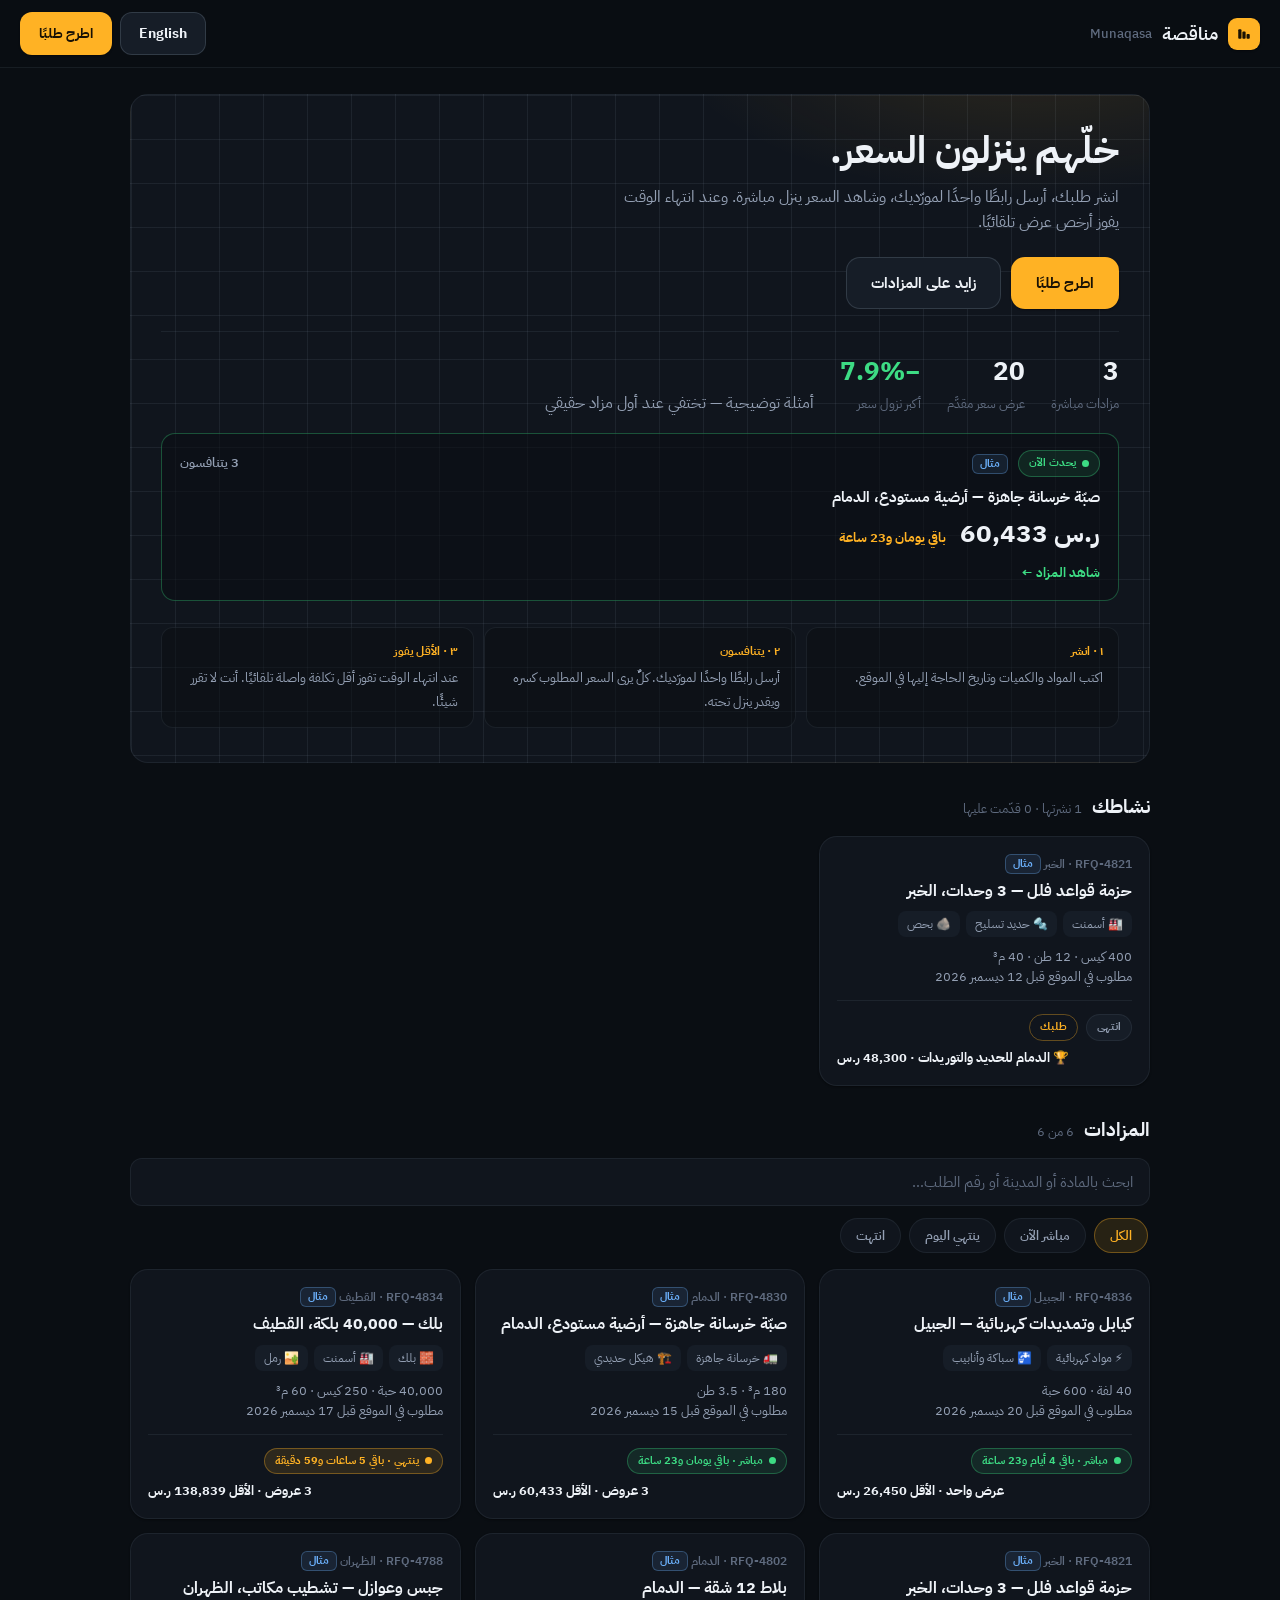
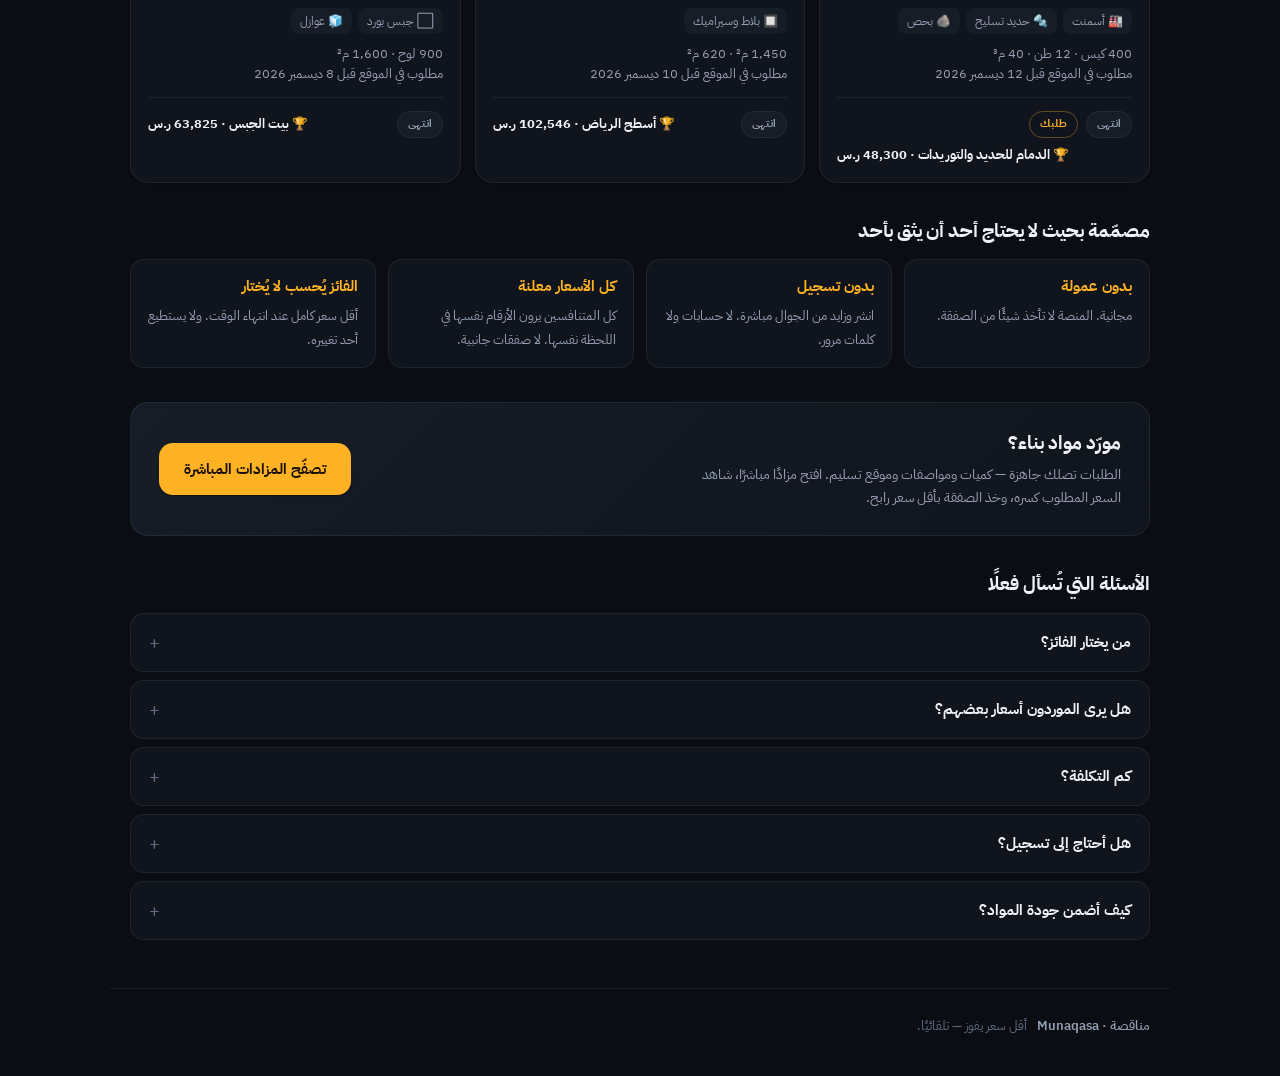
==== commit bebb4a3b: "Launch-grade landing: self-selling, credible, honest The site was functional but did not sell itself" ====
--- a/index.html
+++ b/index.html
@@ -23,6 +23,20 @@
 <link rel="preconnect" href="https://fonts.gstatic.com" crossorigin />
 <link href="https://fonts.googleapis.com/css2?family=Inter:wght@400;500;600;700&family=IBM+Plex+Sans+Arabic:wght@400;500;600;700&display=swap" rel="stylesheet" />
 <link rel="stylesheet" href="styles.css?v=__BUILD__" />
+<script type="application/ld+json">
+{"@context":"https://schema.org","@graph":[
+ {"@type":"WebSite","name":"مناقصة · Munaqasa","alternateName":"Munaqasa",
+  "url":"https://yasser1164-ux.github.io/munaqasa/",
+  "description":"مزادات مباشرة على مواد البناء — انشر طلبك ودع الموردين ينزلون السعر. أقل سعر يفوز تلقائيًا.",
+  "inLanguage":["ar","en"]},
+ {"@type":"FAQPage","mainEntity":[
+  {"@type":"Question","name":"من يختار الفائز؟","acceptedAnswer":{"@type":"Answer","text":"لا أحد. عند انتهاء الوقت يفوز أقل سعر كامل تلقائيًا، ولا يستطيع أحد تغييره."}},
+  {"@type":"Question","name":"هل يرى الموردون أسعار بعضهم؟","acceptedAnswer":{"@type":"Answer","text":"نعم، مباشرة — كل مورد يرى السعر المطلوب كسره، فيستمر السعر بالنزول حتى ينتهي الوقت."}},
+  {"@type":"Question","name":"كم التكلفة؟","acceptedAnswer":{"@type":"Answer","text":"مجانية بالكامل: لا عمولة على الصفقات ولا رسوم."}},
+  {"@type":"Question","name":"هل أحتاج إلى تسجيل؟","acceptedAnswer":{"@type":"Answer","text":"لا. تنشر الطلب وترسل رابطًا واحدًا عبر واتساب، والموردون يزايدون من جوالاتهم."}},
+  {"@type":"Question","name":"كيف أضمن جودة المواد؟","acceptedAnswer":{"@type":"Answer","text":"تحدد المواصفات في الطلب بدقة، وكل عرض هو سعر لهذه المواصفات بالضبط. الفحص عند الاستلام يبقى كما في أي شراء."}}
+ ]}]}
+</script>
 </head>
 <body data-i18n-title="title.board">
   <header class="top">
@@ -45,6 +59,8 @@
         <a class="btn btn-lg" href="post.html" data-i18n="hero.cta1">اطرح طلبًا</a>
         <a class="btn btn-lg btn-ghost" href="#board" data-i18n="hero.cta2">زايد على المزادات</a>
       </div>
+      <div class="stats" id="hero-stats" hidden></div>
+      <div id="live-hero"></div>
       <div class="how">
         <div><b data-i18n="how1.t">١ · انشر</b><span data-i18n="how1.d">اكتب المواد والكميات وتاريخ الحاجة إليها في الموقع.</span></div>
         <div><b data-i18n="how2.t">٢ · يتنافسون</b><span data-i18n="how2.d">أرسل رابطًا واحدًا لمورّديك. كلٌّ يرى السعر المطلوب كسره ويقدر ينزل تحته.</span></div>
@@ -77,6 +93,33 @@
       </div>
       <p class="empty" id="board-empty" data-i18n="board.empty" hidden>لا توجد طلبات تطابق هذه الفلاتر.</p>
     </section>
+
+    <section class="trust">
+      <div class="sec-head"><h2 data-i18n="trust.h">مصمّمة بحيث لا يحتاج أحد أن يثق بأحد</h2></div>
+      <div class="trust-grid">
+        <div><b data-i18n="trust.1.t">بدون عمولة</b><span data-i18n="trust.1.d">مجانية. المنصة لا تأخذ شيئًا من الصفقة.</span></div>
+        <div><b data-i18n="trust.2.t">بدون تسجيل</b><span data-i18n="trust.2.d">انشر وزايد من الجوال مباشرة. لا حسابات ولا كلمات مرور.</span></div>
+        <div><b data-i18n="trust.3.t">كل الأسعار معلنة</b><span data-i18n="trust.3.d">كل المتنافسين يرون الأرقام نفسها في اللحظة نفسها. لا صفقات جانبية.</span></div>
+        <div><b data-i18n="trust.4.t">الفائز يُحسب لا يُختار</b><span data-i18n="trust.4.d">أقل سعر كامل عند انتهاء الوقت. ولا يستطيع أحد تغييره.</span></div>
+      </div>
+    </section>
+
+    <section class="band">
+      <div>
+        <h2 data-i18n="sup.h">مورّد مواد بناء؟</h2>
+        <p data-i18n="sup.d">الطلبات تصلك جاهزة — كميات ومواصفات وموقع تسليم. افتح مزادًا مباشرًا، شاهد السعر المطلوب كسره، وخذ الصفقة بأقل سعر رابح.</p>
+      </div>
+      <a class="btn btn-lg" href="#board" data-i18n="sup.cta">تصفّح المزادات المباشرة</a>
+    </section>
+
+    <section class="faq">
+      <div class="sec-head"><h2 data-i18n="faq.h">الأسئلة التي تُسأل فعلًا</h2></div>
+      <details><summary data-i18n="faq.1.q">من يختار الفائز؟</summary><p data-i18n="faq.1.a">لا أحد. عند انتهاء الوقت يفوز أقل سعر كامل تلقائيًا — لا يستطيع المشتري اختيار غيره، وهذا بالضبط ما يجعل الموردين يتنافسون بجدية.</p></details>
+      <details><summary data-i18n="faq.2.q">هل يرى الموردون أسعار بعضهم؟</summary><p data-i18n="faq.2.a">نعم، مباشرة. هذه هي الفكرة كلها: كل مورد يرى السعر المطلوب كسره، فيستمر السعر بالنزول حتى ينتهي الوقت.</p></details>
+      <details><summary data-i18n="faq.3.q">كم التكلفة؟</summary><p data-i18n="faq.3.a">لا شيء. لا عمولة على الصفقات، ولا رسوم، ولا باقات مدفوعة.</p></details>
+      <details><summary data-i18n="faq.4.q">هل أحتاج إلى تسجيل؟</summary><p data-i18n="faq.4.a">لا. تنشر الطلب وترسل رابطًا واحدًا عبر واتساب، والموردون يزايدون من جوالاتهم. فقط احتفظ برابطك — فهو طريقك للعودة إلى مزادك.</p></details>
+      <details><summary data-i18n="faq.5.q">كيف أضمن جودة المواد؟</summary><p data-i18n="faq.5.a">أنت تحدد المواصفات في الطلب — الدرجة والمقاس والمعيار والشهادات — وكل عرض هو سعر لهذه المواصفات بالضبط. المنصة تحسم السعر؛ والفحص عند الاستلام يبقى كما في أي شراء.</p></details>
+    </section>
   </main>
 
   <footer class="foot-site">
--- a/styles.css
+++ b/styles.css
@@ -306,3 +306,57 @@
   .bidline input{text-align:start}
   .foot-site{padding:22px 14px 32px}
 }
+
+/* ---- landing: stats, spotlight, trust, band, FAQ ---------------------------- */
+.stats{display:flex;gap:26px;flex-wrap:wrap;align-items:flex-end;margin-top:22px;
+  padding-top:20px;border-top:1px solid var(--line)}
+.stats div b{display:block;font-size:26px;font-weight:700;font-variant-numeric:tabular-nums}
+.stats div b.drop{color:var(--green)}
+.stats div span{color:var(--faint);font-size:12.5px}
+.stats-note{flex-basis:100%;color:var(--faint);font-size:12px;margin-top:2px}
+
+.live-hero{display:block;margin-top:18px;background:rgba(10,14,19,.55);
+  border:1px solid var(--green-line);border-radius:14px;padding:16px 18px;
+  text-decoration:none;color:var(--text);transition:border-color .15s,transform .15s}
+.live-hero:hover{transform:translateY(-2px);border-color:var(--green)}
+.lh-top{display:flex;align-items:center;gap:10px}
+.lh-count{margin-inline-start:auto;color:var(--muted);font-size:12.5px;font-weight:600}
+.lh-name{font-size:15px;font-weight:700;margin:9px 0 6px}
+.lh-row{display:flex;align-items:baseline;gap:14px;flex-wrap:wrap}
+.lh-price{font-size:26px;font-weight:700;font-variant-numeric:tabular-nums;direction:ltr;unicode-bidi:embed}
+.lh-clock{color:var(--accent);font-size:12.5px;font-weight:700;font-variant-numeric:tabular-nums}
+.lh-cta{display:inline-block;margin-top:10px;color:var(--green);font-size:13px;font-weight:700}
+
+.demo-tag{display:inline-block;font-size:10.5px;font-weight:700;color:var(--blue);
+  background:rgba(109,179,255,.10);border:1px solid rgba(109,179,255,.3);
+  border-radius:6px;padding:1px 7px;vertical-align:1px}
+.demo-note{background:var(--surface);border:1px solid var(--line);border-radius:12px;
+  padding:10px 14px;margin:0 0 14px}
+
+.trust{margin-top:34px}
+.trust-grid{display:grid;grid-template-columns:repeat(auto-fit,minmax(220px,1fr));gap:12px}
+.trust-grid div{background:var(--surface);border:1px solid var(--line);border-radius:14px;padding:16px 17px}
+.trust-grid b{display:block;font-size:14.5px;font-weight:700;margin-bottom:5px;color:var(--accent)}
+.trust-grid span{color:var(--muted);font-size:13px;line-height:1.6}
+
+.band{margin-top:34px;display:flex;align-items:center;gap:24px;flex-wrap:wrap;
+  background:linear-gradient(135deg,var(--surface-2),var(--surface));
+  border:1px solid var(--line);border-radius:var(--radius-lg);padding:26px 28px}
+.band div{flex:1 1 320px}
+.band h2{font-size:19px;font-weight:700;margin-bottom:6px}
+.band p{color:var(--muted);font-size:14px;line-height:1.65;max-width:56ch}
+
+.faq{margin-top:34px}
+.faq details{background:var(--surface);border:1px solid var(--line);border-radius:14px;
+  margin-bottom:8px;overflow:hidden}
+.faq summary{cursor:pointer;list-style:none;padding:15px 18px;font-size:14.5px;font-weight:700;
+  display:flex;align-items:center;gap:10px}
+.faq summary::-webkit-details-marker{display:none}
+.faq summary::after{content:'+';margin-inline-start:auto;color:var(--faint);font-size:18px;
+  font-weight:400;transition:transform .15s}
+.faq details[open] summary::after{transform:rotate(45deg)}
+.faq details p{padding:0 18px 16px;color:var(--muted);font-size:13.5px;line-height:1.7;max-width:66ch}
+
+/* the moment a lower price lands while you watch */
+.ticker.just-dropped{animation:pricedrop 1.2s ease}
+@keyframes pricedrop{0%{box-shadow:0 0 0 0 rgba(61,220,132,.45)}100%{box-shadow:0 0 0 26px rgba(61,220,132,0)}}
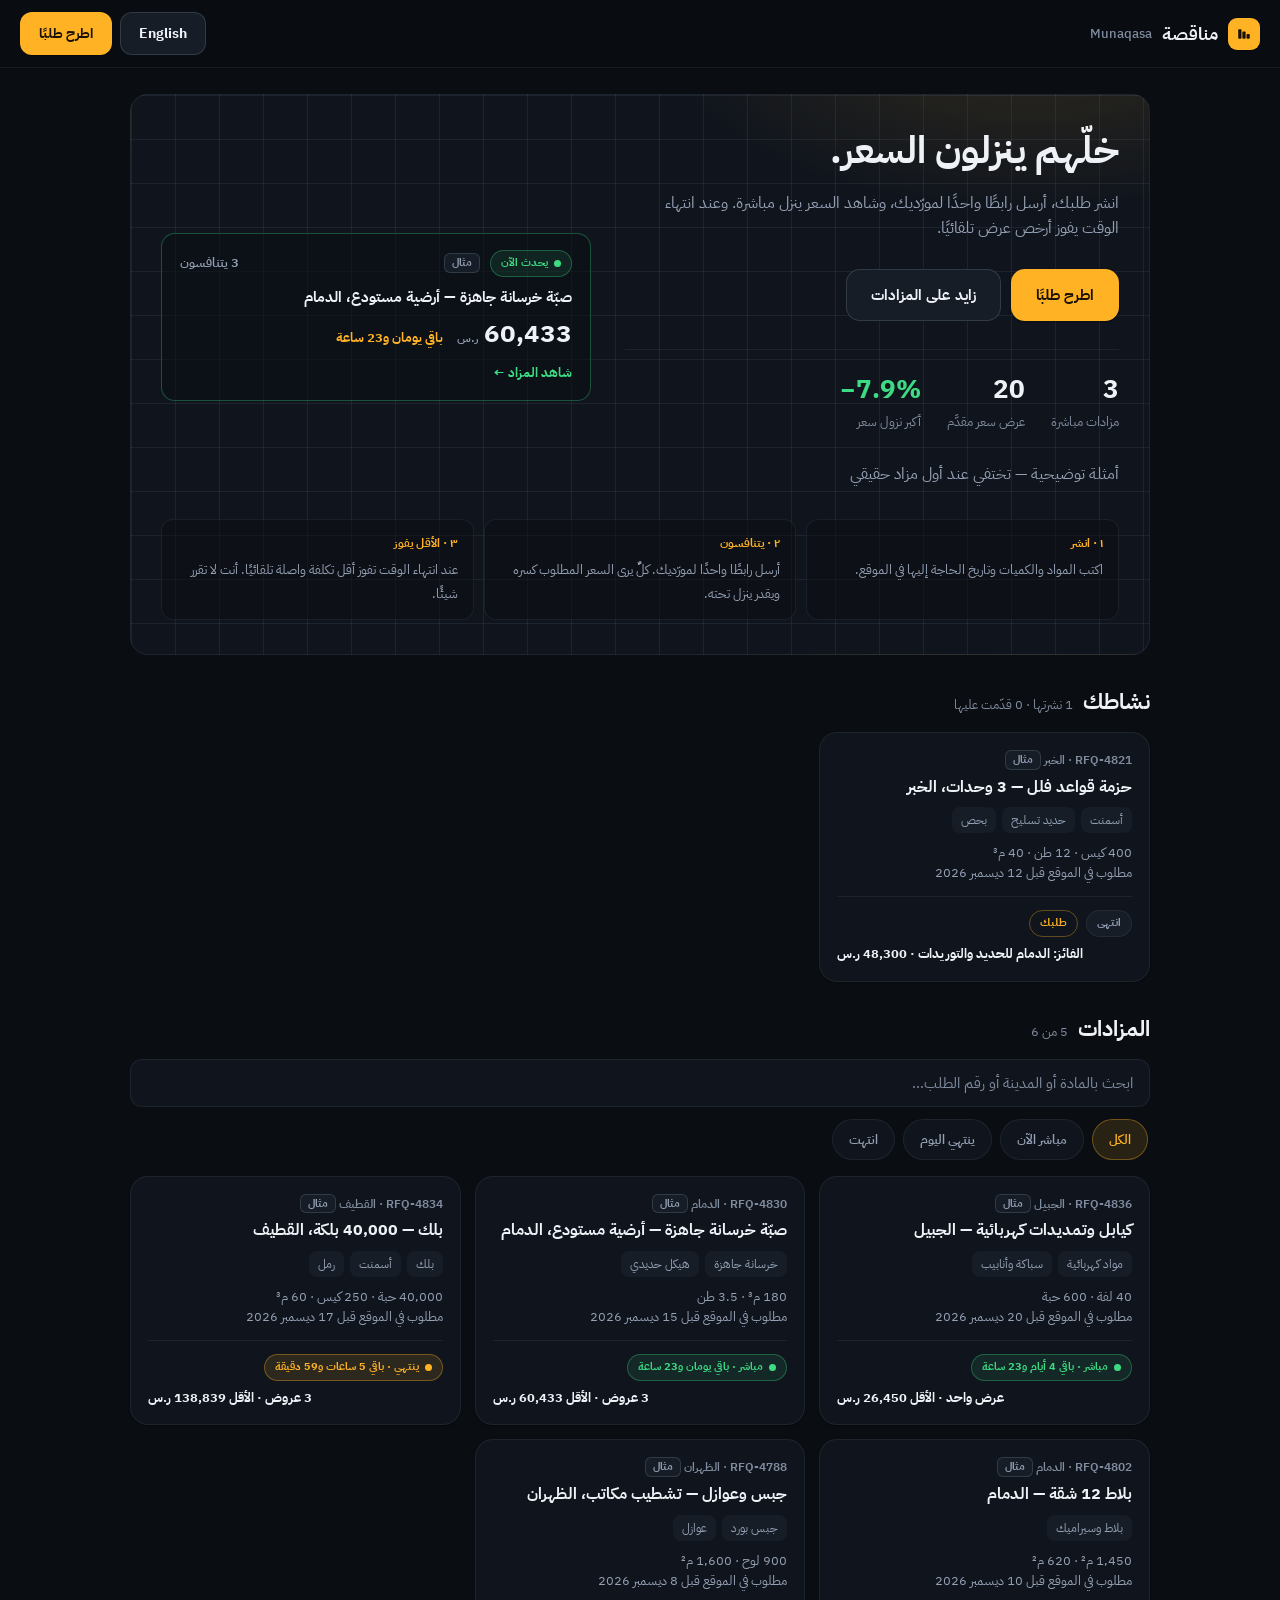
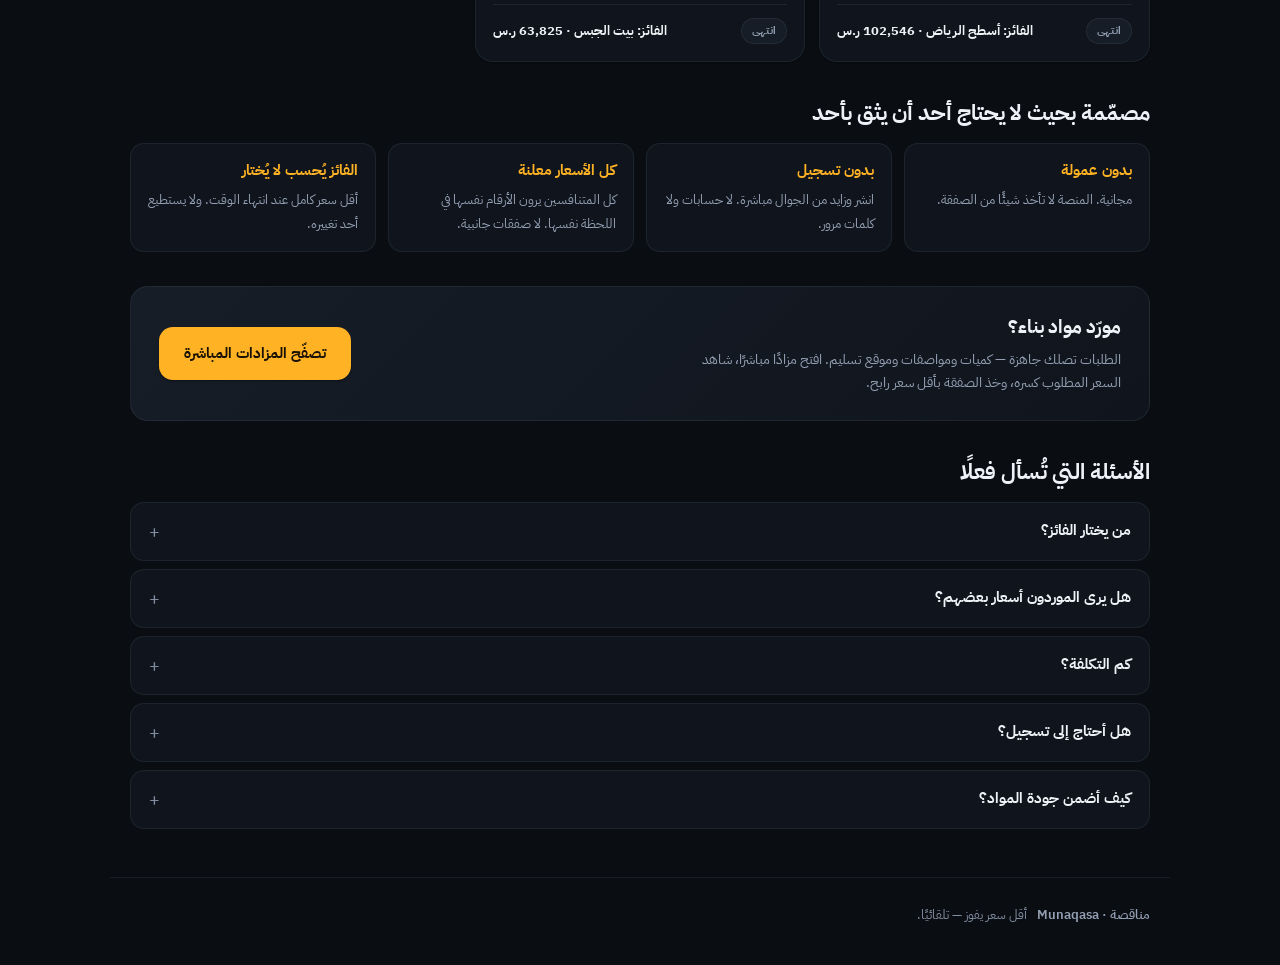
==== commit 39251902: "deploy: 73b2169e81be41cb0c35a4e72a8315452e1c5406" ====
--- a/index.html
+++ b/index.html
@@ -22,7 +22,7 @@
 <link rel="preconnect" href="https://fonts.googleapis.com" />
 <link rel="preconnect" href="https://fonts.gstatic.com" crossorigin />
 <link href="https://fonts.googleapis.com/css2?family=Inter:wght@400;500;600;700&family=IBM+Plex+Sans+Arabic:wght@400;500;600;700&display=swap" rel="stylesheet" />
-<link rel="stylesheet" href="styles.css?v=__BUILD__" />
+<link rel="stylesheet" href="styles.css?v=73b2169e" />
 <script type="application/ld+json">
 {"@context":"https://schema.org","@graph":[
  {"@type":"WebSite","name":"مناقصة · Munaqasa","alternateName":"Munaqasa",
@@ -127,11 +127,11 @@
     <span data-i18n="foot.tag">أقل سعر يفوز — تلقائيًا.</span>
   </footer>
 
-<script src="config.js?v=__BUILD__"></script>
-<script src="i18n.js?v=__BUILD__"></script>
-<script src="core.js?v=__BUILD__"></script>
-<script src="store.js?v=__BUILD__"></script>
-<script src="seed.js?v=__BUILD__"></script>
-<script src="list.js?v=__BUILD__"></script>
+<script src="config.js?v=73b2169e"></script>
+<script src="i18n.js?v=73b2169e"></script>
+<script src="core.js?v=73b2169e"></script>
+<script src="store.js?v=73b2169e"></script>
+<script src="seed.js?v=73b2169e"></script>
+<script src="list.js?v=73b2169e"></script>
 </body>
 </html>
--- a/styles.css
+++ b/styles.css
@@ -6,6 +6,7 @@
    there. Numbers are always tabular. */
 
 :root{
+  color-scheme:dark;
   --bg:#0a0e13;
   --surface:#10151d;
   --surface-2:#161d27;
@@ -14,7 +15,7 @@
   --line-strong:rgba(148,163,184,.22);
   --text:#eef2f7;
   --muted:#94a0b4;
-  --faint:#5f6b7f;
+  --faint:#808c9f;
   --accent:#ffb224;
   --accent-soft:rgba(255,178,36,.12);
   --accent-line:rgba(255,178,36,.35);
@@ -31,7 +32,7 @@
   --ring:0 0 0 2px var(--bg),0 0 0 4px var(--accent);
 }
 *{box-sizing:border-box;margin:0;padding:0}
-html{scroll-behavior:smooth}
+html{scroll-behavior:smooth;scroll-padding-top:64px}
 body{
   font-family:'IBM Plex Sans Arabic','Inter',system-ui,-apple-system,'Segoe UI',sans-serif;
   background:var(--bg);color:var(--text);line-height:1.5;
@@ -75,7 +76,7 @@
 }
 .btn:hover{filter:brightness(1.06)}
 .btn:active{transform:translateY(1px)}
-.btn:disabled{opacity:.45;cursor:not-allowed}
+.btn:disabled{opacity:1;background:var(--surface-3);color:var(--faint);box-shadow:none;cursor:not-allowed}
 .btn-ghost{background:var(--surface-2);border-color:var(--line-strong);color:var(--text);box-shadow:none}
 .btn-ghost:hover{filter:none;background:var(--surface-3)}
 .btn-lg{padding:14px 24px;font-size:15px;border-radius:14px}
@@ -92,6 +93,12 @@
     var(--surface);
   background-size:auto,44px 44px,44px 44px,auto;
 }
+.hero{display:grid;grid-template-columns:minmax(0,1.15fr) minmax(300px,1fr);gap:6px 34px}
+.hero > *{grid-column:1}
+.hero #live-hero{grid-column:2;grid-row:1/5;align-self:center}
+.hero #live-hero:empty{display:none}
+.hero:has(#live-hero:empty){grid-template-columns:1fr}
+.hero .how{grid-column:1/-1}
 .hero h1{font-size:clamp(26px,4.4vw,38px);line-height:1.18;font-weight:700;margin-bottom:10px;max-width:22ch}
 .hero p{color:var(--muted);font-size:15.5px;line-height:1.65;max-width:52ch}
 .hero p b{color:var(--text)}
@@ -103,14 +110,14 @@
 
 /* ---- section heads + filters -------------------------------------------------- */
 .sec-head{display:flex;align-items:baseline;gap:10px;margin:30px 0 14px}
-.sec-head h2{font-size:19px;font-weight:700}
+.sec-head h2{font-size:22px;font-weight:700}
 .sec-head span{color:var(--faint);font-size:13px;font-variant-numeric:tabular-nums}
 input[type=search]{width:100%;padding:12px 16px;border-radius:12px;border:1px solid var(--line);
   background:var(--surface);font-size:14.5px}
 input[type=search]::placeholder{color:var(--faint)}
 .chips{display:flex;gap:8px;overflow-x:auto;padding:12px 2px 4px;scrollbar-width:none;margin-bottom:12px}
 .chips::-webkit-scrollbar{display:none}
-.chip{flex:0 0 auto;padding:7px 15px;border-radius:999px;border:1px solid var(--line);
+.chip{flex:0 0 auto;padding:10px 16px;min-height:40px;border-radius:999px;border:1px solid var(--line);
   background:var(--surface);color:var(--muted);font-size:13px;font-weight:600;cursor:pointer;
   white-space:nowrap;transition:border-color .15s,color .15s,background .15s}
 .chip:hover{border-color:var(--line-strong);color:var(--text)}
@@ -123,7 +130,7 @@
   color:var(--text);text-decoration:none;box-shadow:var(--shadow-sm);
   transition:transform .16s ease,border-color .16s ease,box-shadow .16s ease}
 .tcard:hover{transform:translateY(-2px);border-color:var(--line-strong);box-shadow:var(--shadow)}
-.tcard .ref{color:var(--faint);font-size:11.5px;font-weight:600;font-variant-numeric:tabular-nums}
+.tcard .ref{color:var(--faint);font-size:12px;font-weight:600;font-variant-numeric:tabular-nums}
 .tcard h3{font-size:15.5px;font-weight:700;line-height:1.4;margin:6px 0 10px}
 .tcard .mats{display:flex;gap:6px;flex-wrap:wrap;margin-bottom:10px}
 .mtag{display:inline-flex;align-items:center;gap:5px;background:var(--surface-2);
@@ -165,21 +172,25 @@
 .field{display:block;margin-bottom:13px}
 .field > span{display:block;font-size:12.5px;font-weight:600;color:var(--muted);margin-bottom:6px}
 .field > span em{font-style:normal;color:var(--faint);font-weight:500}
-input,select,textarea{width:100%;padding:11px 13px;border-radius:12px;border:1px solid var(--line);
+input,select,textarea{width:100%;padding:11px 13px;border-radius:12px;border:1px solid rgba(148,163,184,.42);
   background:var(--surface-2);font-size:14.5px;transition:border-color .15s}
 input:hover,select:hover,textarea:hover{border-color:var(--line-strong)}
 input:focus,select:focus,textarea:focus{outline:none;border-color:var(--accent);box-shadow:0 0 0 3px var(--accent-soft)}
 input::placeholder,textarea::placeholder{color:var(--faint)}
 textarea{min-height:84px;resize:vertical;line-height:1.6}
-input[type=number],input[type=tel]{direction:ltr;text-align:end;font-variant-numeric:tabular-nums}
+input[type=number],input[type=tel]{direction:ltr;text-align:end;font-variant-numeric:tabular-nums;
+  appearance:textfield;-moz-appearance:textfield}
+input[type=number]::-webkit-inner-spin-button,input[type=number]::-webkit-outer-spin-button{-webkit-appearance:none;margin:0}
 .hint{color:var(--faint);font-size:12.5px;line-height:1.6;margin-top:6px}
 .err{color:var(--red);font-size:13px;font-weight:600;margin-top:10px}
+
+#post-form .chips{flex-wrap:wrap;overflow-x:visible}
 
 /* line items on the post form */
 .line{background:var(--surface-2);border:1px solid var(--line);border-radius:14px;
   padding:14px;margin-bottom:10px;position:relative}
 .line input,.line select{background:var(--surface)}
-.line .rm{position:absolute;top:10px;inset-inline-end:10px;width:26px;height:26px;display:grid;
+.line .rm{position:absolute;top:6px;inset-inline-end:6px;width:40px;height:40px;display:grid;
   place-items:center;background:none;border:none;border-radius:8px;color:var(--faint);
   font-size:14px;cursor:pointer}
 .line .rm:hover{color:var(--red);background:var(--surface)}
@@ -191,13 +202,13 @@
 .sub{color:var(--faint);font-size:13.5px;line-height:1.6;margin-bottom:16px}
 .facts{display:grid;grid-template-columns:repeat(auto-fit,minmax(150px,1fr));gap:10px;margin:14px 0}
 .fact{background:var(--surface);border:1px solid var(--line);border-radius:13px;padding:12px 14px}
-.fact b{display:block;font-size:11px;color:var(--faint);font-weight:600;margin-bottom:4px}
+.fact b{display:block;font-size:12px;color:var(--faint);font-weight:600;margin-bottom:4px}
 .fact span{font-size:14.5px;font-weight:700;font-variant-numeric:tabular-nums}
 
 table{width:100%;border-collapse:collapse;font-size:13.5px}
 th,td{text-align:start;padding:10px;border-bottom:1px solid var(--line);vertical-align:top}
 tbody tr:last-child td{border-bottom:none}
-th{color:var(--faint);font-size:11px;font-weight:600;white-space:nowrap}
+th{color:var(--faint);font-size:12px;font-weight:600;white-space:nowrap}
 td.num,th.num{text-align:end;white-space:nowrap;font-variant-numeric:tabular-nums}
 .scroll-x{overflow-x:auto;-webkit-overflow-scrolling:touch;margin:0 -22px;padding:0 22px}
 .spec{color:var(--muted);font-size:12.5px;line-height:1.5;margin-top:2px}
@@ -209,14 +220,18 @@
   border-radius:var(--radius-lg);padding:26px 22px;text-align:center;margin-bottom:14px;
   background:radial-gradient(420px 200px at 50% -30%,rgba(61,220,132,.14),transparent 70%),var(--surface)}
 .ticker.empty{background:var(--surface);border-style:dashed;border-color:var(--line-strong)}
+.ticker.won{border-color:var(--accent-line);
+  background:radial-gradient(420px 200px at 50% -30%,rgba(255,178,36,.16),transparent 70%),var(--surface)}
+.ticker-price .cur,.lh-price .cur{font-size:.45em;font-weight:600;color:var(--muted)}
 .ticker-label{font-size:12px;font-weight:700;color:var(--muted)}
 .ticker-price{font-size:clamp(36px,7vw,52px);font-weight:700;line-height:1.15;margin:8px 0 2px;
-  font-variant-numeric:tabular-nums;direction:ltr;unicode-bidi:embed}
+  font-variant-numeric:tabular-nums}
 .ticker-who{font-size:14px;font-weight:600;color:var(--muted)}
 .ticker-who b{color:var(--text)}
 .ticker-clock{margin-top:12px;display:inline-block;padding:5px 14px;border-radius:999px;
-  background:var(--accent-soft);border:1px solid var(--accent-line);font-size:13px;
-  font-weight:700;color:var(--accent);font-variant-numeric:tabular-nums}
+  background:var(--surface-2);border:1px solid var(--line-strong);font-size:13px;
+  font-weight:700;color:var(--muted);font-variant-numeric:tabular-nums}
+.ticker-clock.closing{background:var(--accent-soft);border-color:var(--accent-line);color:var(--accent)}
 .ticker p{color:var(--muted);font-size:13.5px;line-height:1.6;max-width:48ch;margin:8px auto 0}
 .pulse{color:var(--green);font-weight:600;animation:blink 2s ease-in-out infinite}
 .ticker-label .pulse{font-size:11px}
@@ -239,7 +254,8 @@
 .rank.first{background:var(--accent);border-color:transparent;color:var(--accent-ink)}
 tr.winner td{background:var(--accent-soft)}
 tr.winner td:first-child{border-inline-start:3px solid var(--accent)}
-tr.partial td{opacity:.6}
+tr.partial td{color:var(--muted)}
+tr.winner .who span{color:var(--muted)}
 .best{color:var(--green);font-weight:700}
 
 /* price-drop history: a quiet timeline */
@@ -250,7 +266,7 @@
 .history li::before{content:'';width:8px;height:8px;border-radius:50%;background:var(--surface-3);
   border:2px solid var(--line-strong);align-self:center;flex:0 0 auto}
 .history li:first-child::before{background:var(--green);border-color:var(--green)}
-.h-price{font-weight:700;font-variant-numeric:tabular-nums;min-width:104px;direction:ltr;unicode-bidi:embed}
+.h-price{font-weight:700;font-variant-numeric:tabular-nums;min-width:104px}
 .history li:first-child .h-price{color:var(--green)}
 .h-who{flex:1;color:var(--muted)}
 .h-when{color:var(--faint);font-size:12px;white-space:nowrap;font-variant-numeric:tabular-nums}
@@ -270,7 +286,7 @@
 .bidline:last-of-type{border-bottom:none}
 .bidline .what b{font-size:14px}
 .linesum{color:var(--faint);font-size:12px;text-align:end;margin-top:5px;min-height:16px;
-  font-variant-numeric:tabular-nums;direction:ltr;unicode-bidi:embed}
+  font-variant-numeric:tabular-nums}
 [dir=rtl] .linesum{text-align:start}
 .totals{background:var(--surface-2);border:1px solid var(--line);border-radius:14px;
   padding:16px;margin-top:16px}
@@ -292,6 +308,15 @@
 .swipe{display:none}
 @media (max-width:760px){
   .swipe{display:block;margin:0 0 8px}
+  .hero{display:block}
+  input,select,textarea{font-size:16px}
+  input[type=search]{font-size:16px}
+  .top nav .btn{min-height:40px}
+  .btn-row{flex-direction:column;align-items:stretch}
+  .btn-row .btn-lg{width:100%}
+  .btn-row .btn-ghost{background:transparent;border-color:transparent}
+  .cmp th:nth-child(4),.cmp td:nth-child(4),
+  .cmp th:nth-child(5),.cmp td:nth-child(5){display:none}
   .wrap{padding:18px 14px 36px}
   .top{padding:10px 14px}
   .top nav .btn{padding:8px 13px;font-size:13px}
@@ -323,12 +348,12 @@
 .lh-count{margin-inline-start:auto;color:var(--muted);font-size:12.5px;font-weight:600}
 .lh-name{font-size:15px;font-weight:700;margin:9px 0 6px}
 .lh-row{display:flex;align-items:baseline;gap:14px;flex-wrap:wrap}
-.lh-price{font-size:26px;font-weight:700;font-variant-numeric:tabular-nums;direction:ltr;unicode-bidi:embed}
+.lh-price{font-size:26px;font-weight:700;font-variant-numeric:tabular-nums}
 .lh-clock{color:var(--accent);font-size:12.5px;font-weight:700;font-variant-numeric:tabular-nums}
 .lh-cta{display:inline-block;margin-top:10px;color:var(--green);font-size:13px;font-weight:700}
 
-.demo-tag{display:inline-block;font-size:10.5px;font-weight:700;color:var(--blue);
-  background:rgba(109,179,255,.10);border:1px solid rgba(109,179,255,.3);
+.demo-tag{display:inline-block;font-size:10.5px;font-weight:700;color:var(--muted);
+  background:var(--surface-2);border:1px solid var(--line-strong);
   border-radius:6px;padding:1px 7px;vertical-align:1px}
 .demo-note{background:var(--surface);border:1px solid var(--line);border-radius:12px;
   padding:10px 14px;margin:0 0 14px}
